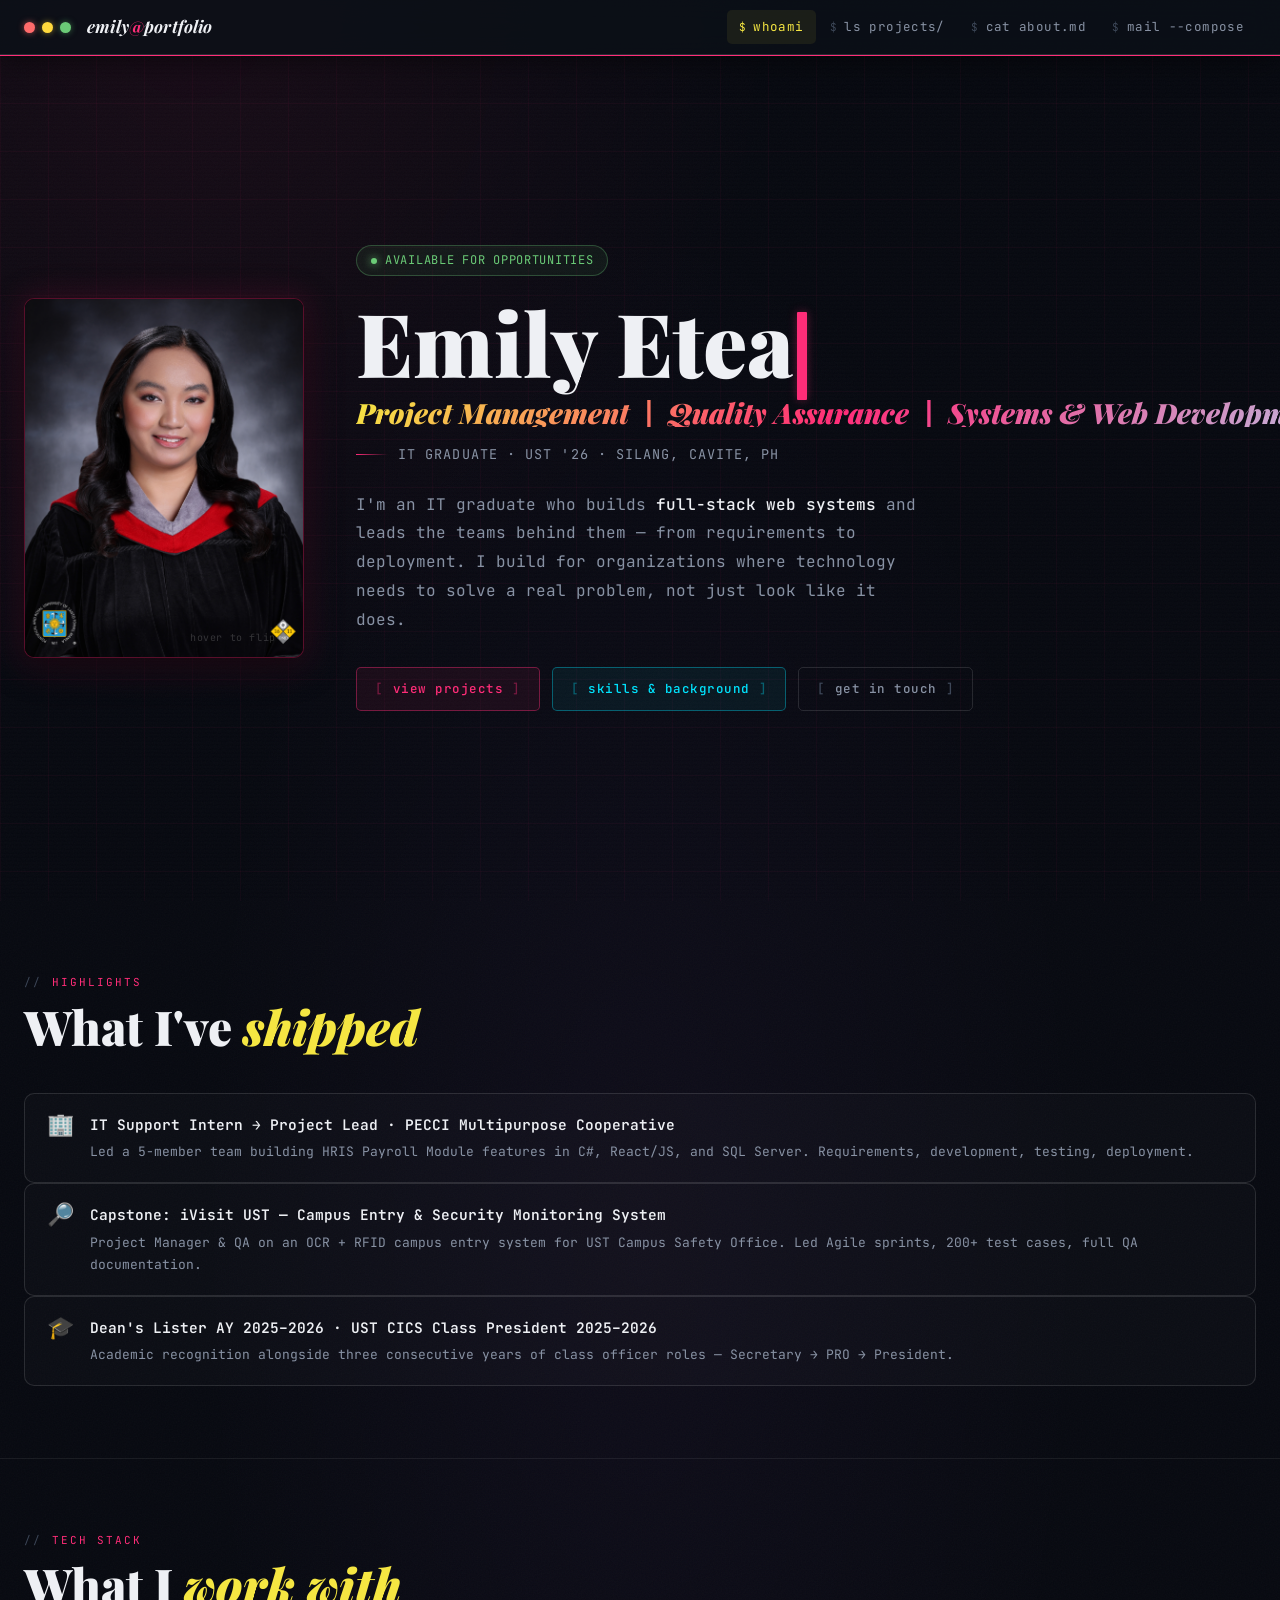
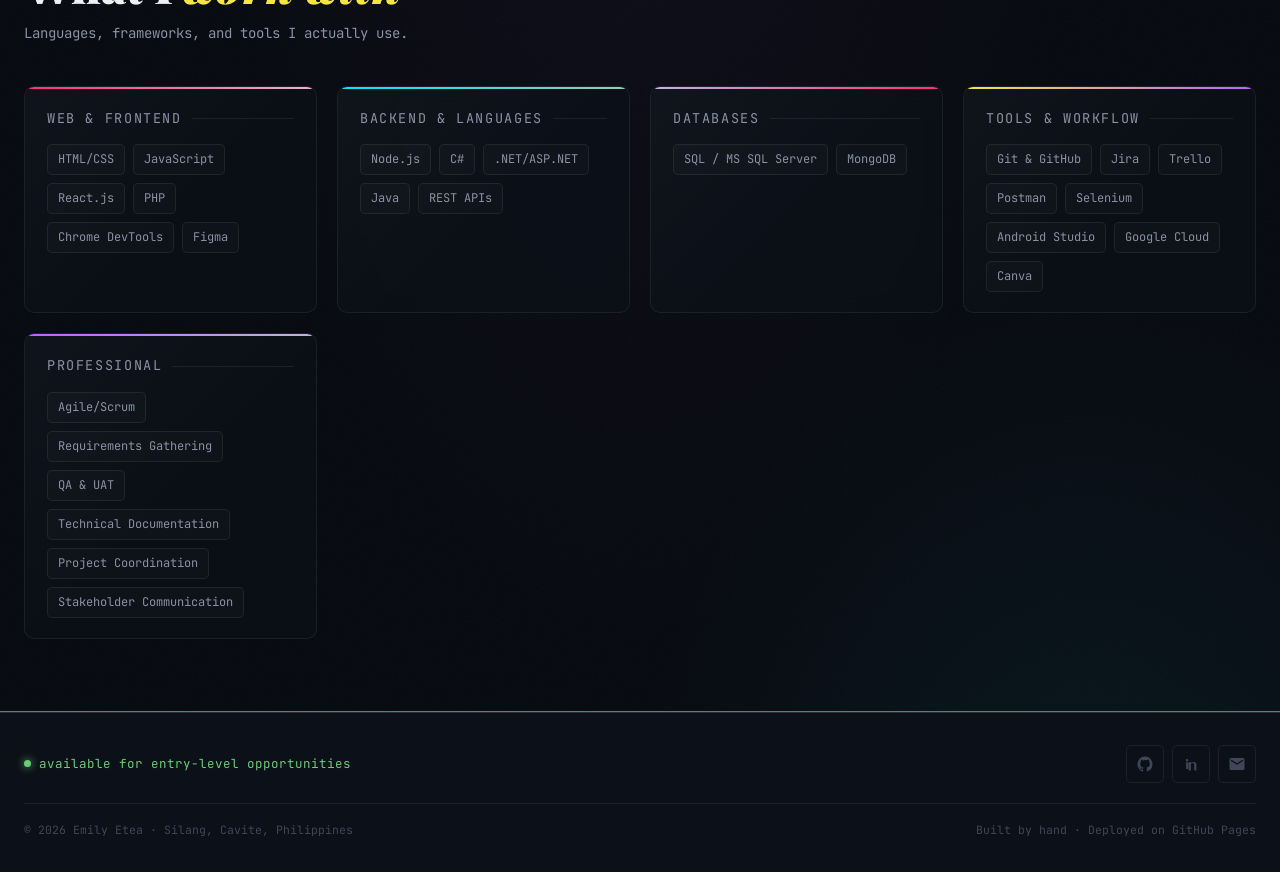
==== index.html @ efcebc97 "Fixed error index flip" ====
<!DOCTYPE html>
<html lang="en">
<head>
  <meta charset="UTF-8">
  <meta name="viewport" content="width=device-width, initial-scale=1.0">
  <title>Emily Etea — IT Graduate &amp; Developer</title>
  <meta name="description" content="Emily Etea — IT graduate, full-stack developer, and project manager. UST BSIT '26. Building web systems that solve real operational problems.">
  <link rel="icon" href="data:image/svg+xml,<svg xmlns='http://www.w3.org/2000/svg' viewBox='0 0 100 100'><text y='.9em' font-size='90'>🌸</text></svg>">
  <link rel="stylesheet" href="css/style.css">
</head>
<body>
<div class="page">

  <header class="site-header">
    <div class="header-inner">
      <div class="term-dots">
        <span class="a"></span><span class="b"></span><span class="c"></span>
      </div>
      <a class="site-brand" href="index.html">emily<span class="brand-at">@</span>portfolio</a>
      <button class="nav-toggle" aria-expanded="false" aria-controls="primary-nav">☰ menu</button>
      <nav class="site-nav" id="primary-nav" aria-label="Primary">
        <a href="index.html" aria-current="page" data-tooltip="Home">whoami</a>
        <a href="projects.html" data-tooltip="Projects">ls projects/</a>
        <a href="about.html" data-tooltip="About &amp; Skills">cat about.md</a>
        <a href="contact.html" data-tooltip="Get in touch">mail --compose</a>
      </nav>
    </div>
  </header>

  <section class="hero">
    <div class="hero-inner">

      <!-- FLIP CARD — left side -->
      <div class="flip-card" id="profileFlipCard" title="Hover to flip · Double-click to lock">
        <div class="flip-card-inner">
          <!-- FRONT: grad photo -->
          <div class="flip-card-front">
            <img src="img/emily1.jpg" alt="Emily Etea — UST graduation photo" draggable="false">
            <div class="flip-hint">hover to flip ↺</div>
          </div>
          <!-- BACK: second photo -->
          <div class="flip-card-back">
            <img src="img/emily2.jpg" alt="Emily Etea" draggable="false">
          </div>
        </div>
        <div class="flip-glitch" aria-hidden="true"></div>
      </div>

      <!-- HERO TEXT — right side -->
      <div class="hero-content">
        <p class="hero-status">available for opportunities</p>
        <h1 class="hero-name">
          <span class="line1" data-typewriter>Emily Etea<span class="cursor" aria-hidden="true"></span></span>
          <span class="line2" style="font-size:clamp(14px,2.2vw,28px);white-space:nowrap;">Project Management&nbsp;&nbsp;|&nbsp;&nbsp;Quality Assurance&nbsp;&nbsp;|&nbsp;&nbsp;Systems &amp; Web Development</span>
        </h1>
        <p class="hero-role">IT Graduate · UST '26 · Silang, Cavite, PH</p>
        <p class="hero-bio">I'm an IT graduate who builds <strong>full-stack web systems</strong> and leads the teams behind them — from requirements to deployment. I build for organizations where technology needs to solve a real problem, not just look like it does.</p>
        <div class="btn-row">
          <a class="btn btn-primary" href="projects.html">view projects</a>
          <a class="btn btn-cyan" href="about.html">skills &amp; background</a>
          <a class="btn" href="contact.html">get in touch</a>
        </div>
      </div>

    </div>
  </section>

  <section class="section">
    <div class="container">
      <div class="section-head">
        <p class="section-eyebrow">highlights</p>
        <h2 class="section-title">What I've <span class="accent">shipped</span></h2>
      </div>
      <div class="highlight-strip reveal">
        <div class="hs-icon">🏢</div>
        <div>
          <p class="hs-title">IT Support Intern → Project Lead · PECCI Multipurpose Cooperative</p>
          <p class="hs-sub">Led a 5-member team building HRIS Payroll Module features in C#, React/JS, and SQL Server. Requirements, development, testing, deployment.</p>
        </div>
      </div>
      <div class="highlight-strip reveal">
        <div class="hs-icon">🔎</div>
        <div>
          <p class="hs-title">Capstone: iVisit UST — Campus Entry &amp; Security Monitoring System</p>
          <p class="hs-sub">Project Manager &amp; QA on an OCR + RFID campus entry system for UST Campus Safety Office. Led Agile sprints, 200+ test cases, full QA documentation.</p>
        </div>
      </div>
      <div class="highlight-strip reveal">
        <div class="hs-icon">🎓</div>
        <div>
          <p class="hs-title">Dean's Lister AY 2025–2026 · UST CICS Class President 2025–2026</p>
          <p class="hs-sub">Academic recognition alongside three consecutive years of class officer roles — Secretary → PRO → President.</p>
        </div>
      </div>
    </div>
  </section>

  <section class="section">
    <div class="container">
      <div class="section-head">
        <p class="section-eyebrow">tech stack</p>
        <h2 class="section-title">What I <span class="accent">work with</span></h2>
        <p class="section-sub">Languages, frameworks, and tools I actually use.</p>
      </div>
      <div class="skills-grid">
        <div class="card accent-pink reveal" style="padding:20px 22px">
          <p class="skill-category">Web &amp; Frontend</p>
          <div class="chips">
            <span class="chip">HTML/CSS</span>
            <span class="chip">JavaScript</span>
            <span class="chip">React.js</span>
            <span class="chip">PHP</span>
            <span class="chip">Chrome DevTools</span>
            <span class="chip">Figma</span>
          </div>
        </div>
        <div class="card accent-cyan reveal" style="padding:20px 22px">
          <p class="skill-category">Backend &amp; Languages</p>
          <div class="chips">
            <span class="chip">Node.js</span>
            <span class="chip">C#</span>
            <span class="chip">.NET/ASP.NET</span>
            <span class="chip">Java</span>
            <span class="chip">REST APIs</span>
          </div>
        </div>
        <div class="card accent-lavender reveal" style="padding:20px 22px">
          <p class="skill-category">Databases</p>
          <div class="chips">
            <span class="chip">SQL / MS SQL Server</span>
            <span class="chip">MongoDB</span>
          </div>
        </div>
        <div class="card accent-yellow reveal" style="padding:20px 22px">
          <p class="skill-category">Tools &amp; Workflow</p>
          <div class="chips">
            <span class="chip">Git &amp; GitHub</span>
            <span class="chip">Jira</span>
            <span class="chip">Trello</span>
            <span class="chip">Postman</span>
            <span class="chip">Selenium</span>
            <span class="chip">Android Studio</span>
            <span class="chip">Google Cloud</span>
            <span class="chip">Canva</span>
          </div>
        </div>
        <div class="card accent-purple reveal" style="padding:20px 22px">
          <p class="skill-category">Professional</p>
          <div class="chips">
            <span class="chip">Agile/Scrum</span>
            <span class="chip">Requirements Gathering</span>
            <span class="chip">QA &amp; UAT</span>
            <span class="chip">Technical Documentation</span>
            <span class="chip">Project Coordination</span>
            <span class="chip">Stakeholder Communication</span>
          </div>
        </div>
      </div>
    </div>
  </section>

  <footer class="site-footer">
    <div class="footer-inner">
      <div><p class="footer-status-row">available for entry-level opportunities</p></div>
      <div class="footer-links">
        <a class="social-link" href="https://github.com/EmilyEtea" target="_blank" rel="noopener" aria-label="GitHub" data-tooltip="github.com/EmilyEtea">
          <svg viewBox="0 0 24 24" aria-hidden="true"><path d="M12 2C6.48 2 2 6.58 2 12.23c0 4.5 2.87 8.32 6.84 9.67.5.1.68-.22.68-.49v-1.7c-2.78.62-3.37-1.34-3.37-1.34-.45-1.2-1.11-1.52-1.11-1.52-.9-.63.07-.62.07-.62 1 .07 1.54 1.05 1.54 1.05.9 1.57 2.36 1.12 2.94.86.09-.67.35-1.12.63-1.38-2.22-.26-4.56-1.14-4.56-5.05 0-1.12.38-2.03 1.01-2.75-.1-.26-.44-1.3.1-2.7 0 0 .83-.27 2.75 1.05A9.34 9.34 0 0 1 12 6.8c.84 0 1.69.11 2.48.33 1.92-1.32 2.75-1.05 2.75-1.05.54 1.4.2 2.44.1 2.7.63.72 1.01 1.63 1.01 2.75 0 3.92-2.35 4.79-4.58 5.04.36.32.68.94.68 1.9v2.82c0 .27.18.6.69.49A10.23 10.23 0 0 0 22 12.23C22 6.58 17.52 2 12 2Z"/></svg>
        </a>
        <a class="social-link" href="https://www.linkedin.com/in/emily-etea" target="_blank" rel="noopener" aria-label="LinkedIn" data-tooltip="linkedin.com/in/emily-etea">
          <svg viewBox="0 0 24 24" aria-hidden="true"><path d="M6.94 8.5A1.56 1.56 0 1 1 6.94 5.4a1.56 1.56 0 0 1 0 3.1ZM5.5 9.66h2.9v8.84H5.5V9.66Zm4.68 0h2.77v1.21h.04c.39-.73 1.33-1.5 2.74-1.5 2.93 0 3.47 1.93 3.47 4.43v6.7h-2.9v-6.27c0-1.49-.03-3.41-2.08-3.41-2.08 0-2.4 1.62-2.4 3.3v6.38h-2.9V9.66Z"/></svg>
        </a>
        <a class="social-link" href="mailto:emilyetea@hotmail.com" aria-label="Email" data-tooltip="emilyetea@hotmail.com">
          <svg viewBox="0 0 24 24" aria-hidden="true"><path d="M20 4H4a2 2 0 0 0-2 2v12a2 2 0 0 0 2 2h16a2 2 0 0 0 2-2V6a2 2 0 0 0-2-2Zm0 4-8 5-8-5V6l8 5 8-5v2Z"/></svg>
        </a>
      </div>
      <div class="footer-copy">
        <span>© 2026 Emily Etea · Silang, Cavite, Philippines</span>
        <span>Built by hand · Deployed on GitHub Pages</span>
      </div>
    </div>
  </footer>

</div>
<script src="js/script.js"></script>
</body>
</html>
---- css/style.css ----
/* ==========================================================================
   Emily Etea — portfolio  v3
   Theme: Cyberpunk · Newspaper · Fantasy
   Full-width, mobile-first, rich interactions.
   ========================================================================== */

@import url('https://fonts.googleapis.com/css2?family=JetBrains+Mono:ital,wght@0,300;0,400;0,500;0,600;0,700;1,400&family=Playfair+Display:ital,wght@0,700;0,900;1,700&display=swap');

/* ── tokens ────────────────────────────────────────────────────────────── */
:root {
  /* bg stack */
  --bg:        #06080f;
  --bg-2:      #0c1018;
  --bg-3:      #111827;
  --bg-glass:  rgba(12,16,24,0.82);

  /* borders */
  --border:       rgba(255,255,255,0.07);
  --border-mid:   rgba(255,255,255,0.12);
  --border-bright:rgba(255,255,255,0.22);

  /* text */
  --text:       #eef0f4;
  --text-muted: #8892a4;
  --text-faint: #3d4758;

  /* CYBERPUNK accent — electric pink / cyan / acid yellow */
  --cp-pink:    #ff2d78;
  --cp-cyan:    #00e5ff;
  --cp-yellow:  #f5e642;
  --cp-purple:  #bf5fff;

  /* NEWSPAPER tones — ink / sepia / cream */
  --np-ink:     #1a1a2e;
  --np-cream:   #f0e6c8;
  --np-sepia:   #a0896c;

  /* FANTASY — rose / mint / lavender (from original palette, kept) */
  --fx-rose:    #e8b4c8;
  --fx-mint:    #9bc9b2;
  --fx-lavender:#c1b5dc;

  /* glow helpers */
  --glow-pink:  rgba(255,45,120,0.35);
  --glow-cyan:  rgba(0,229,255,0.28);
  --glow-yellow:rgba(245,230,66,0.22);
  --glow-purple:rgba(191,95,255,0.25);

  /* type */
  --mono:    'JetBrains Mono', ui-monospace, Menlo, Consolas, monospace;
  --display: 'Playfair Display', Georgia, serif;

  /* layout */
  --radius:    5px;
  --radius-lg: 10px;
  --ease: cubic-bezier(0.4,0,0.2,1);
  --t:    200ms;
  --t-slow: 380ms;
}

/* ── reset ─────────────────────────────────────────────────────────────── */
*,*::before,*::after { box-sizing: border-box; margin:0; padding:0; }
html { scroll-behavior: smooth; -webkit-text-size-adjust:100%; }

body {
  background: var(--bg);
  color: var(--text);
  font-family: var(--mono);
  font-size: 14.5px;
  line-height: 1.75;
  -webkit-font-smoothing: antialiased;
  overflow-x: hidden;

  /* layered bg: noise grain + dual radial glows */
  background-image:
    url("data:image/svg+xml,%3Csvg xmlns='http://www.w3.org/2000/svg' width='200' height='200'%3E%3Cfilter id='n'%3E%3CfeTurbulence type='fractalNoise' baseFrequency='0.75' numOctaves='4' stitchTiles='stitch'/%3E%3C/filter%3E%3Crect width='200' height='200' filter='url(%23n)' opacity='0.03'/%3E%3C/svg%3E"),
    radial-gradient(ellipse 70% 45% at 15% 0%,   rgba(255,45,120,0.07)  0%, transparent 65%),
    radial-gradient(ellipse 60% 40% at 85% 100%,  rgba(0,229,255,0.06)   0%, transparent 60%),
    radial-gradient(ellipse 50% 60% at 50% 50%,   rgba(191,95,255,0.04)  0%, transparent 70%);
}

::selection { background: rgba(255,45,120,0.25); color: var(--cp-pink); }

/* ── scrollbar ─────────────────────────────────────────────────────────── */
::-webkit-scrollbar { width:5px; }
::-webkit-scrollbar-track { background: var(--bg); }
::-webkit-scrollbar-thumb { background: rgba(255,45,120,0.3); border-radius:99px; }
::-webkit-scrollbar-thumb:hover { background: var(--cp-pink); }

/* ── links ─────────────────────────────────────────────────────────────── */
a {
  color: var(--cp-cyan);
  text-decoration: none;
  transition: color var(--t) var(--ease);
}
a:hover { color: #fff; }
a:focus-visible {
  outline: 1.5px dashed var(--cp-yellow);
  outline-offset: 3px;
  border-radius: 2px;
}

/* ══════════════════════════════════════════════════════════════════════════
   LAYOUT — full-width, no inner wrapper cap
   ════════════════════════════════════════════════════════════════════════ */

/* ── header / titlebar ─────────────────────────────────────────────────── */
.site-header {
  position: sticky;
  top: 0;
  z-index: 100;
  background: var(--bg-glass);
  backdrop-filter: blur(18px);
  -webkit-backdrop-filter: blur(18px);
  border-bottom: 1px solid var(--border-mid);
  /* scanline top accent */
  box-shadow: 0 1px 0 var(--cp-pink), 0 4px 32px rgba(0,0,0,0.5);
}

.header-inner {
  max-width: 1280px;
  margin: 0 auto;
  padding: 0 24px;
  display: flex;
  align-items: center;
  gap: 16px;
  height: 54px;
}

/* terminal dots */
.term-dots {
  display: flex;
  gap: 7px;
  align-items: center;
  flex-shrink: 0;
}
.term-dots span {
  width: 11px; height: 11px;
  border-radius: 50%;
  display: block;
  cursor: pointer;
  transition: filter var(--t) var(--ease), transform var(--t) var(--ease), box-shadow var(--t) var(--ease);
}
.term-dots span:hover {
  filter: brightness(1.4) saturate(1.3);
  transform: scale(1.2);
}
.term-dots .a { background:#ff6b6b; box-shadow: 0 0 6px rgba(255,107,107,0.6); }
.term-dots .b { background:#ffd93d; box-shadow: 0 0 6px rgba(255,217,61,0.5); }
.term-dots .c { background:#6bcb77; box-shadow: 0 0 6px rgba(107,203,119,0.5); }

/* "blink" animation on red dot click */
.term-dots .a.blink { animation: dot-blink 0.3s steps(1) 2; }
@keyframes dot-blink { 50% { opacity:0; } }

/* site brand */
.site-brand {
  font-family: var(--display);
  font-size: 17px;
  font-weight: 700;
  font-style: italic;
  color: var(--text);
  letter-spacing: 0.01em;
  border: none !important;
  white-space: nowrap;
  transition: color var(--t) var(--ease);
}
.site-brand:hover { color: var(--cp-yellow); }
.site-brand .brand-at { color: var(--cp-pink); font-style: normal; }

/* primary nav */
.site-nav {
  display: flex;
  gap: 2px;
  flex-wrap: wrap;
  margin-left: auto;
}
.site-nav a {
  color: var(--text-muted);
  padding: 6px 12px;
  border-radius: var(--radius);
  font-size: 12.5px;
  letter-spacing: 0.03em;
  position: relative;
  transition: color var(--t) var(--ease), background var(--t) var(--ease);
}
.site-nav a::before {
  content: "$ ";
  color: var(--text-faint);
  font-size: 11px;
  transition: color var(--t) var(--ease);
}
.site-nav a:hover,
.site-nav a[aria-current="page"] {
  color: var(--cp-cyan);
  background: rgba(0,229,255,0.06);
}
.site-nav a:hover::before,
.site-nav a[aria-current="page"]::before {
  color: var(--cp-cyan);
}
.site-nav a[aria-current="page"] {
  color: var(--cp-yellow);
  background: rgba(245,230,66,0.07);
}
.site-nav a[aria-current="page"]::before { color: var(--cp-yellow); }

/* hamburger for mobile */
.nav-toggle {
  display: none;
  background: none;
  border: 1px solid var(--border-mid);
  border-radius: var(--radius);
  color: var(--text-muted);
  padding: 6px 10px;
  cursor: pointer;
  font-family: var(--mono);
  font-size: 14px;
  margin-left: auto;
  transition: color var(--t), border-color var(--t);
}
.nav-toggle:hover { color: var(--cp-cyan); border-color: var(--cp-cyan); }
.nav-toggle[aria-expanded="true"] + .site-nav { display: flex; }

/* ── scanline overlay (decorative) ─────────────────────────────────────── */
body::before {
  content: '';
  position: fixed;
  inset: 0;
  background: repeating-linear-gradient(
    0deg,
    transparent,
    transparent 2px,
    rgba(0,0,0,0.03) 2px,
    rgba(0,0,0,0.03) 4px
  );
  pointer-events: none;
  z-index: 0;
}

/* ── page wrapper ──────────────────────────────────────────────────────── */
.page {
  position: relative;
  z-index: 1;
}

/* ── section container ─────────────────────────────────────────────────── */
.container {
  max-width: 1280px;
  margin: 0 auto;
  padding: 0 24px;
}

.section {
  padding: 72px 0;
  border-bottom: 1px solid var(--border);
}
.section:last-child { border-bottom: none; }

/* ── section header ────────────────────────────────────────────────────── */
.section-head {
  margin-bottom: 40px;
}
.section-eyebrow {
  font-size: 11px;
  letter-spacing: 0.18em;
  text-transform: uppercase;
  color: var(--cp-pink);
  display: flex;
  align-items: center;
  gap: 10px;
  margin-bottom: 8px;
}
.section-eyebrow::before { content: '//'; color: var(--text-faint); }
.section-title {
  font-family: var(--display);
  font-size: clamp(28px, 4vw, 48px);
  font-weight: 900;
  line-height: 1.1;
  color: var(--text);
  /* newspaper-style slant on special headings */
}
.section-title .accent { color: var(--cp-yellow); font-style: italic; }
.section-sub {
  color: var(--text-muted);
  margin-top: 10px;
  max-width: 560px;
  font-size: 14px;
}

/* cmd prompt label */
.cmd-label {
  font-size: 12.5px;
  color: var(--text-faint);
  margin-bottom: 20px;
  display: flex;
  align-items: center;
  gap: 0;
  flex-wrap: wrap;
}
.cmd-label .prompt { color: var(--cp-pink); font-weight: 600; }
.cmd-label .sep    { color: var(--text-faint); }
.cmd-label .path   { color: var(--fx-lavender); }
.cmd-label .dollar { color: var(--text-faint); margin: 0 8px; }
.cmd-label .command{ color: var(--text); }

/* ── fade-in on scroll ─────────────────────────────────────────────────── */
.reveal {
  opacity: 0;
  transform: translateY(18px);
  transition: opacity 480ms var(--ease), transform 480ms var(--ease);
}
.reveal.is-visible { opacity:1; transform:translateY(0); }
@media (prefers-reduced-motion:reduce) {
  .reveal { opacity:1; transform:none; transition:none; }
}

/* ══════════════════════════════════════════════════════════════════════════
   HERO
   ════════════════════════════════════════════════════════════════════════ */
.hero {
  min-height: calc(100vh - 54px);
  display: flex;
  align-items: center;
  position: relative;
  overflow: hidden;
  padding: 80px 0;
}

/* animated grid lines behind hero */
.hero::before {
  content: '';
  position: absolute;
  inset: 0;
  background-image:
    linear-gradient(rgba(255,45,120,0.04) 1px, transparent 1px),
    linear-gradient(90deg, rgba(255,45,120,0.04) 1px, transparent 1px);
  background-size: 48px 48px;
  animation: grid-drift 20s linear infinite;
}
@keyframes grid-drift { to { background-position: 48px 48px; } }
@media (prefers-reduced-motion:reduce) { .hero::before { animation:none; } }

.hero-inner {
  position: relative;
  z-index: 1;
  width: 100%;
  max-width: 1280px;
  margin: 0 auto;
  padding: 0 24px;
  display: grid;
  grid-template-columns: auto 1fr;
  gap: 52px;
  align-items: center;
}

.hero-content {}

.hero-status {
  display: inline-flex;
  align-items: center;
  gap: 8px;
  font-size: 12px;
  color: #6bcb77;
  border: 1px solid rgba(107,203,119,0.3);
  border-radius: 99px;
  padding: 4px 14px;
  margin-bottom: 24px;
  background: rgba(107,203,119,0.07);
  letter-spacing: 0.06em;
  text-transform: uppercase;
}
.hero-status::before {
  content:'';
  width:6px; height:6px;
  border-radius:50%;
  background:#6bcb77;
  box-shadow: 0 0 8px #6bcb77;
  animation: pulse 2s ease infinite;
}
@keyframes pulse { 0%,100%{opacity:1} 50%{opacity:0.3} }
@media (prefers-reduced-motion:reduce) { .hero-status::before { animation:none; } }

.hero-name {
  font-family: var(--display);
  font-size: clamp(42px, 7vw, 88px);
  font-weight: 900;
  line-height: 0.95;
  color: var(--text);
  margin-bottom: 16px;
  /* glitch-ready — JS adds .glitch class on hover */
}
.hero-name .line1 { display: block; }
.hero-name .line2 {
  display: block;
  font-style: italic;
  /* newspaper ink effect */
  background: linear-gradient(135deg, var(--cp-yellow) 0%, var(--cp-pink) 50%, var(--fx-lavender) 100%);
  -webkit-background-clip: text;
  -webkit-text-fill-color: transparent;
  background-clip: text;
}

/* glitch effect */
.hero-name.glitching .line1 {
  animation: glitch-text 0.3s steps(2) forwards;
}
@keyframes glitch-text {
  0%  { text-shadow: 2px 0 var(--cp-pink), -2px 0 var(--cp-cyan); clip-path: inset(0 0 80% 0); }
  25% { text-shadow: -3px 0 var(--cp-cyan), 3px 0 var(--cp-pink); clip-path: inset(20% 0 50% 0); }
  50% { text-shadow: 2px 0 var(--cp-yellow), -2px 0 var(--cp-purple); clip-path: inset(50% 0 20% 0); }
  75% { text-shadow: -2px 0 var(--cp-pink), 2px 0 var(--cp-cyan); clip-path: inset(80% 0 0 0); }
  100%{ text-shadow: none; clip-path: none; }
}

.hero-role {
  font-size: 13.5px;
  color: var(--text-muted);
  letter-spacing: 0.08em;
  text-transform: uppercase;
  margin-bottom: 24px;
  display: flex;
  align-items: center;
  gap: 10px;
}
.hero-role::before {
  content: '';
  width: 32px; height: 1px;
  background: linear-gradient(90deg, var(--cp-pink), transparent);
}

.hero-bio {
  font-size: 16px;
  line-height: 1.8;
  color: var(--text-muted);
  max-width: 560px;
  margin-bottom: 32px;
}
.hero-bio strong { color: var(--text); font-weight: 500; }

/* side accent — decorative terminal block */
.hero-terminal {
  font-size: 12px;
  line-height: 1.9;
  color: var(--text-faint);
  border: 1px solid var(--border-mid);
  border-radius: var(--radius-lg);
  padding: 20px 24px;
  background: var(--bg-glass);
  backdrop-filter: blur(12px);
  min-width: 240px;
  box-shadow: 0 0 0 1px rgba(255,45,120,0.08) inset,
              0 8px 32px rgba(0,0,0,0.5);
}
.hero-terminal .ht-line { margin-bottom: 4px; }
.hero-terminal .ht-key   { color: var(--fx-lavender); }
.hero-terminal .ht-val   { color: var(--text); }
.hero-terminal .ht-green { color: #6bcb77; }
.hero-terminal .ht-pink  { color: var(--cp-pink); }
.hero-terminal .ht-cyan  { color: var(--cp-cyan); }
.hero-terminal .ht-yellow{ color: var(--cp-yellow); }

/* ── cursor ─────────────────────────────────────────────────────────────── */
.cursor {
  display: inline-block;
  width: 10px; height: 1em;
  background: var(--cp-pink);
  vertical-align: text-bottom;
  margin-left: 3px;
  border-radius: 1px;
  animation: blink 1.1s steps(1) infinite;
  box-shadow: 0 0 10px var(--glow-pink);
}
@keyframes blink { 50%{opacity:0;} }
@media (prefers-reduced-motion:reduce) { .cursor { animation:none; } }

/* ══════════════════════════════════════════════════════════════════════════
   BUTTONS
   ════════════════════════════════════════════════════════════════════════ */
.btn-row { display:flex; flex-wrap:wrap; gap:12px; }

.btn {
  display: inline-flex;
  align-items: center;
  gap: 8px;
  font-family: var(--mono);
  font-size: 12.5px;
  font-weight: 500;
  letter-spacing: 0.04em;
  padding: 10px 18px;
  border-radius: var(--radius);
  border: 1px solid var(--border-mid);
  background: transparent;
  color: var(--text-muted);
  cursor: pointer;
  position: relative;
  overflow: hidden;
  transition:
    color var(--t) var(--ease),
    border-color var(--t) var(--ease),
    background var(--t) var(--ease),
    box-shadow var(--t) var(--ease),
    transform var(--t) var(--ease);
}
/* bracket decoration */
.btn::before { content: '['; color: var(--text-faint); margin-right: 1px; }
.btn::after  { content: ']'; color: var(--text-faint); margin-left:  1px; }

/* hover lift */
.btn:hover {
  color: var(--text);
  border-color: var(--border-bright);
  background: rgba(255,255,255,0.04);
  transform: translateY(-2px);
  box-shadow: 0 6px 24px rgba(0,0,0,0.4);
}
/* click press */
.btn:active { transform: translateY(0) scale(0.98); }

/* variant: pink primary */
.btn-primary {
  color: var(--cp-pink);
  border-color: rgba(255,45,120,0.4);
  background: rgba(255,45,120,0.07);
}
.btn-primary::before,
.btn-primary::after { color: rgba(255,45,120,0.4); }
.btn-primary:hover {
  color: #fff;
  border-color: var(--cp-pink);
  background: rgba(255,45,120,0.15);
  box-shadow: 0 6px 28px var(--glow-pink);
}

/* variant: cyan */
.btn-cyan {
  color: var(--cp-cyan);
  border-color: rgba(0,229,255,0.35);
  background: rgba(0,229,255,0.06);
}
.btn-cyan::before,
.btn-cyan::after { color: rgba(0,229,255,0.35); }
.btn-cyan:hover {
  color: #fff;
  border-color: var(--cp-cyan);
  background: rgba(0,229,255,0.12);
  box-shadow: 0 6px 28px var(--glow-cyan);
}

/* variant: yellow */
.btn-yellow {
  color: var(--cp-yellow);
  border-color: rgba(245,230,66,0.35);
  background: rgba(245,230,66,0.06);
}
.btn-yellow::before,
.btn-yellow::after { color: rgba(245,230,66,0.35); }
.btn-yellow:hover {
  color: #111;
  border-color: var(--cp-yellow);
  background: rgba(245,230,66,0.18);
  box-shadow: 0 6px 28px var(--glow-yellow);
}

/* credential wallet buttons — consistent style */
.btn-wallet {
  color: var(--fx-lavender);
  border-color: rgba(193,181,220,0.35);
  background: rgba(193,181,220,0.06);
  min-width: 180px;
  justify-content: center;
}
.btn-wallet::before,
.btn-wallet::after { color: rgba(193,181,220,0.35); }
.btn-wallet:hover {
  color: #fff;
  border-color: var(--fx-lavender);
  background: rgba(193,181,220,0.14);
  box-shadow: 0 6px 28px var(--glow-purple);
}
.btn-wallet svg { flex-shrink: 0; }

/* ripple effect on click */
.btn .ripple {
  position: absolute;
  border-radius: 50%;
  transform: scale(0);
  background: rgba(255,255,255,0.15);
  animation: ripple-expand 0.5s var(--ease) forwards;
  pointer-events: none;
}
@keyframes ripple-expand {
  to { transform: scale(4); opacity: 0; }
}

/* ══════════════════════════════════════════════════════════════════════════
   CARDS / PANELS
   ════════════════════════════════════════════════════════════════════════ */
.card {
  border: 1px solid var(--border);
  border-radius: var(--radius-lg);
  padding: 28px 28px 24px;
  background: var(--bg-glass);
  backdrop-filter: blur(10px);
  -webkit-backdrop-filter: blur(10px);
  position: relative;
  overflow: hidden;
  transition:
    border-color var(--t-slow) var(--ease),
    transform var(--t) var(--ease),
    box-shadow var(--t-slow) var(--ease);
  /* full width by default */
  width: 100%;
}

/* inner shimmer */
.card::before {
  content: '';
  position: absolute;
  inset: 0;
  background: linear-gradient(135deg, rgba(255,255,255,0.025) 0%, transparent 55%);
  pointer-events: none;
  border-radius: inherit;
}

.card:hover {
  transform: translateY(-3px);
  box-shadow: 0 12px 48px rgba(0,0,0,0.5);
}

/* color accent top-bar */
.card::after {
  content: '';
  position: absolute;
  top: 0; left: 0; right: 0;
  height: 2px;
  background: transparent;
  transition: background var(--t-slow) var(--ease);
  border-radius: var(--radius-lg) var(--radius-lg) 0 0;
}
.card.accent-pink::after    { background: linear-gradient(90deg, var(--cp-pink), var(--fx-rose)); }
.card.accent-cyan::after    { background: linear-gradient(90deg, var(--cp-cyan), var(--fx-mint)); }
.card.accent-yellow::after  { background: linear-gradient(90deg, var(--cp-yellow), var(--cp-purple)); }
.card.accent-purple::after  { background: linear-gradient(90deg, var(--cp-purple), var(--fx-lavender)); }
.card.accent-lavender::after{ background: linear-gradient(90deg, var(--fx-lavender), var(--cp-pink)); }

.card:hover.accent-pink   { border-color: rgba(255,45,120,0.3);   box-shadow: 0 12px 48px rgba(0,0,0,0.5), 0 0 24px var(--glow-pink); }
.card:hover.accent-cyan   { border-color: rgba(0,229,255,0.3);    box-shadow: 0 12px 48px rgba(0,0,0,0.5), 0 0 24px var(--glow-cyan); }
.card:hover.accent-yellow { border-color: rgba(245,230,66,0.25);  box-shadow: 0 12px 48px rgba(0,0,0,0.5), 0 0 24px var(--glow-yellow); }
.card:hover.accent-purple { border-color: rgba(191,95,255,0.3);   box-shadow: 0 12px 48px rgba(0,0,0,0.5), 0 0 24px var(--glow-purple); }
.card:hover.accent-lavender{border-color: rgba(193,181,220,0.3);  box-shadow: 0 12px 48px rgba(0,0,0,0.5), 0 0 24px var(--glow-purple); }

/* card header row */
.card-head {
  display: flex;
  justify-content: space-between;
  align-items: flex-start;
  gap: 12px;
  flex-wrap: wrap;
  margin-bottom: 12px;
}
.card-title {
  font-size: 17px;
  font-weight: 600;
  color: var(--text);
  line-height: 1.3;
  display: flex;
  align-items: center;
  gap: 9px;
}
.card-title svg { width:16px; height:16px; fill:currentColor; flex-shrink:0; }
.card-meta { font-size: 12px; color: var(--text-faint); letter-spacing: 0.04em; }

/* tag pill */
.pill {
  display: inline-block;
  font-size: 11px;
  letter-spacing: 0.05em;
  border-radius: 99px;
  padding: 3px 10px;
  margin-bottom: 12px;
  border: 1px solid;
}
.pill-pink    { color: var(--cp-pink);   border-color: rgba(255,45,120,0.3);   background: rgba(255,45,120,0.08); }
.pill-cyan    { color: var(--cp-cyan);   border-color: rgba(0,229,255,0.3);    background: rgba(0,229,255,0.07); }
.pill-yellow  { color: var(--cp-yellow); border-color: rgba(245,230,66,0.3);   background: rgba(245,230,66,0.07); }
.pill-purple  { color: var(--cp-purple); border-color: rgba(191,95,255,0.3);   background: rgba(191,95,255,0.07); }
.pill-lavender{ color: var(--fx-lavender);border-color:rgba(193,181,220,0.3); background: rgba(193,181,220,0.07); }

.card p { color: var(--text-muted); font-size: 13.5px; margin-bottom: 14px; }

/* ══════════════════════════════════════════════════════════════════════════
   CHIPS / SKILL TAGS
   ════════════════════════════════════════════════════════════════════════ */
.chips { display: flex; flex-wrap: wrap; gap: 8px; }

.chip {
  font-size: 12px;
  color: var(--text-muted);
  border: 1px solid var(--border);
  border-radius: var(--radius);
  padding: 4px 10px;
  background: rgba(255,255,255,0.02);
  cursor: default;
  transition:
    color var(--t) var(--ease),
    border-color var(--t) var(--ease),
    background var(--t) var(--ease),
    transform var(--t) var(--ease),
    box-shadow var(--t) var(--ease);
}
.chip:hover {
  color: var(--cp-cyan);
  border-color: rgba(0,229,255,0.4);
  background: rgba(0,229,255,0.07);
  transform: translateY(-2px);
  box-shadow: 0 4px 12px rgba(0,229,255,0.15);
}

.chip-honor {
  color: var(--cp-yellow);
  border-color: rgba(245,230,66,0.35);
  background: rgba(245,230,66,0.07);
}
.chip-honor:hover {
  color: #111;
  background: rgba(245,230,66,0.25);
  box-shadow: 0 4px 12px var(--glow-yellow);
}

/* ── skill grid ─────────────────────────────────────────────────────────── */
.skills-grid {
  display: grid;
  grid-template-columns: repeat(auto-fill, minmax(260px, 1fr));
  gap: 20px;
}

.skill-category {
  font-size: 11px;
  text-transform: uppercase;
  letter-spacing: 0.12em;
  color: var(--text-faint);
  margin-bottom: 10px;
  display: flex;
  align-items: center;
  gap: 10px;
}
.skill-category::after {
  content: '';
  flex: 1; height: 1px;
  background: var(--border);
}

/* ══════════════════════════════════════════════════════════════════════════
   PROJECT CARDS — full-width span
   ════════════════════════════════════════════════════════════════════════ */
.projects-list {
  display: flex;
  flex-direction: column;
  gap: 28px;
}

.project-card {
  display: grid;
  grid-template-columns: 1fr 300px;
  gap: 32px;
  align-items: start;
}

.project-card-body {}
.project-card-aside {}

.project-number {
  font-family: var(--display);
  font-size: 64px;
  font-weight: 900;
  line-height: 1;
  color: rgba(255,255,255,0.04);
  position: absolute;
  top: 16px;
  right: 28px;
  pointer-events: none;
  user-select: none;
  font-style: italic;
}

.project-what {
  font-size: 12px;
  text-transform: uppercase;
  letter-spacing: 0.1em;
  color: var(--text-faint);
  margin-bottom: 6px;
}
.project-desc {
  color: var(--text-muted);
  font-size: 14px;
  line-height: 1.75;
  margin-bottom: 0;
}

/* what I worked on list */
.worked-on {
  list-style: none;
  margin: 14px 0 18px;
}
.worked-on li {
  padding-left: 18px;
  position: relative;
  font-size: 13.5px;
  color: var(--text-muted);
  margin-bottom: 6px;
}
.worked-on li::before {
  content: '›';
  position: absolute;
  left: 0;
  color: var(--cp-pink);
}

/* ══════════════════════════════════════════════════════════════════════════
   TIMELINE / EXPERIENCE
   ════════════════════════════════════════════════════════════════════════ */
.timeline { position: relative; }
.timeline::before {
  content: '';
  position: absolute;
  left: 0; top: 8px; bottom: 8px;
  width: 1px;
  background: linear-gradient(to bottom, transparent, var(--border-mid) 15%, var(--border-mid) 85%, transparent);
}

.entry {
  padding-left: 24px;
  margin-bottom: 36px;
  position: relative;
}
.entry::before {
  content: '';
  position: absolute;
  left: -5px; top: 8px;
  width: 11px; height: 11px;
  border-radius: 50%;
  background: var(--cp-pink);
  border: 2px solid var(--bg);
  box-shadow: 0 0 10px var(--glow-pink);
  transition: transform var(--t) var(--ease), box-shadow var(--t) var(--ease);
}
.entry:hover::before {
  transform: scale(1.3);
  box-shadow: 0 0 16px var(--glow-pink);
}
.entry:last-child { margin-bottom: 0; }

.entry-title { font-weight: 600; font-size: 15.5px; color: var(--text); }
.entry-org   { color: var(--cp-cyan); font-size: 13.5px; }
.entry-date  { color: var(--text-faint); font-size: 12px; display:block; margin: 3px 0 10px; }

ul.plain { list-style: none; }
ul.plain li {
  padding-left: 18px;
  position: relative;
  margin-bottom: 7px;
  color: var(--text-muted);
  font-size: 13.5px;
}
ul.plain li::before { content:'–'; position:absolute; left:0; color:var(--text-faint); }

/* ══════════════════════════════════════════════════════════════════════════
   CERTIFICATIONS
   ════════════════════════════════════════════════════════════════════════ */
.cert-group-label {
  font-size: 11px;
  text-transform: uppercase;
  letter-spacing: 0.12em;
  color: var(--text-faint);
  margin-bottom: 12px;
  display: flex;
  align-items: center;
  gap: 10px;
}
.cert-group-label::after {
  content: ''; flex:1; height:1px;
  background: var(--border);
}

.cert-list {
  display: flex;
  flex-direction: column;
  gap: 10px;
  margin-bottom: 4px;
}

.cert-item {
  display: grid;
  grid-template-columns: 52px 1fr auto;
  align-items: center;
  gap: 16px;
  padding: 14px 18px;
  border: 1px solid var(--border);
  border-radius: var(--radius);
  background: rgba(255,255,255,0.02);
  transition: border-color var(--t) var(--ease), background var(--t) var(--ease), transform var(--t) var(--ease);
}
.cert-item:hover {
  border-color: var(--border-mid);
  background: rgba(255,255,255,0.04);
  transform: translateX(4px);
}
.cert-year   { font-size: 12px; color: var(--cp-yellow); font-weight: 600; letter-spacing: 0.04em; }
.cert-name   { font-size: 13.5px; color: var(--text); }
.cert-issuer { font-size: 12px; color: var(--text-faint); white-space: nowrap; }
.cert-issuer--cisco     { color: var(--fx-mint); }
.cert-issuer--confluent { color: var(--fx-lavender); }
.cert-issuer--google    { color: var(--fx-rose); }

/* wallet link strip */
.cert-wallets {
  margin-top: 28px;
  padding-top: 22px;
  border-top: 1px solid var(--border);
}
.cert-wallets-label {
  font-size: 12.5px;
  color: var(--text-faint);
  margin-bottom: 14px;
}

/* ══════════════════════════════════════════════════════════════════════════
   SOCIAL / ICON LINKS
   ════════════════════════════════════════════════════════════════════════ */
.social-link {
  display: inline-flex;
  align-items: center;
  justify-content: center;
  width: 38px; height: 38px;
  border-radius: var(--radius);
  border: 1px solid var(--border);
  color: var(--text-faint);
  background: transparent;
  position: relative;
  transition:
    color var(--t) var(--ease),
    border-color var(--t) var(--ease),
    background var(--t) var(--ease),
    box-shadow var(--t) var(--ease),
    transform var(--t) var(--ease);
}
.social-link:hover {
  color: var(--cp-cyan);
  border-color: rgba(0,229,255,0.5);
  background: rgba(0,229,255,0.08);
  box-shadow: 0 0 16px var(--glow-cyan);
  transform: translateY(-3px);
}
.social-link:active { transform: translateY(-1px) scale(0.95); }
.social-link span { display:none; }
.social-link svg { width:18px; height:18px; fill:currentColor; }

/* tooltip */
[data-tooltip] { position: relative; }
[data-tooltip]::after {
  content: attr(data-tooltip);
  position: absolute;
  bottom: calc(100% + 10px);
  left: 50%;
  transform: translateX(-50%) translateY(6px);
  background: var(--bg-3);
  border: 1px solid var(--border-mid);
  color: var(--text-muted);
  font-size: 11.5px;
  white-space: nowrap;
  padding: 5px 10px;
  border-radius: var(--radius);
  pointer-events: none;
  opacity: 0;
  transition: opacity 140ms var(--ease), transform 140ms var(--ease);
  z-index: 20;
}
[data-tooltip]:hover::after,
[data-tooltip]:focus-visible::after {
  opacity: 1;
  transform: translateX(-50%) translateY(0);
}

/* ══════════════════════════════════════════════════════════════════════════
   CONTACT FORM
   ════════════════════════════════════════════════════════════════════════ */
.contact-layout {
  display: grid;
  grid-template-columns: 1fr 1fr;
  gap: 40px;
  align-items: start;
}

.contact-form {
  display: flex;
  flex-direction: column;
  gap: 16px;
}

.form-group { display: flex; flex-direction: column; gap: 6px; }
.form-label {
  font-size: 12px;
  color: var(--text-faint);
  text-transform: uppercase;
  letter-spacing: 0.08em;
}
.form-label .required { color: var(--cp-pink); }

.form-input,
.form-textarea {
  font-family: var(--mono);
  font-size: 13.5px;
  color: var(--text);
  background: rgba(255,255,255,0.03);
  border: 1px solid var(--border);
  border-radius: var(--radius);
  padding: 10px 14px;
  width: 100%;
  transition: border-color var(--t) var(--ease), background var(--t) var(--ease), box-shadow var(--t) var(--ease);
  resize: none;
}
.form-input:focus,
.form-textarea:focus {
  outline: none;
  border-color: var(--cp-pink);
  background: rgba(255,45,120,0.04);
  box-shadow: 0 0 0 2px rgba(255,45,120,0.12);
}
.form-input::placeholder,
.form-textarea::placeholder { color: var(--text-faint); }
.form-textarea { height: 130px; }

/* contact info cards */
.contact-info { display: flex; flex-direction: column; gap: 14px; }

/* ══════════════════════════════════════════════════════════════════════════
   FOOTER
   ════════════════════════════════════════════════════════════════════════ */
.site-footer {
  border-top: 1px solid var(--border-mid);
  padding: 32px 0;
  background: var(--bg-2);
  /* pink scanline accent */
  box-shadow: 0 -1px 0 var(--cp-pink);
}

.footer-inner {
  max-width: 1280px;
  margin: 0 auto;
  padding: 0 24px;
  display: flex;
  justify-content: space-between;
  align-items: center;
  flex-wrap: wrap;
  gap: 20px;
}

.footer-status-row {
  display: flex;
  align-items: center;
  gap: 8px;
  font-size: 12.5px;
  color: #6bcb77;
}
.footer-status-row::before {
  content: '';
  width: 7px; height: 7px;
  border-radius: 50%;
  background: #6bcb77;
  box-shadow: 0 0 8px #6bcb77;
  animation: pulse 2s ease infinite;
}

.footer-links {
  display: flex;
  gap: 8px;
  flex-wrap: wrap;
}

/* Tooltip for footer links floats UPWARD correctly */
.footer-links [data-tooltip]::after {
  bottom: calc(100% + 10px);
  top: auto;
}

.footer-copy {
  width: 100%;
  font-size: 11.5px;
  color: var(--text-faint);
  padding-top: 16px;
  border-top: 1px solid var(--border);
  display: flex;
  justify-content: space-between;
  flex-wrap: wrap;
  gap: 8px;
}

/* ══════════════════════════════════════════════════════════════════════════
   HIGHLIGHT STRIP
   ════════════════════════════════════════════════════════════════════════ */
.highlight-strip {
  border: 1px solid var(--border-mid);
  border-radius: var(--radius-lg);
  padding: 18px 22px;
  background: rgba(255,255,255,0.02);
  display: flex;
  align-items: flex-start;
  gap: 16px;
  transition: border-color var(--t) var(--ease), transform var(--t) var(--ease), box-shadow var(--t) var(--ease);
}
.highlight-strip:hover {
  border-color: rgba(255,45,120,0.25);
  transform: translateX(4px);
  box-shadow: -3px 0 0 var(--cp-pink);
}
.hs-icon { font-size: 22px; line-height:1; margin-top:2px; flex-shrink:0; }
.hs-title { font-weight:600; color:var(--text); font-size:14.5px; margin-bottom:4px; }
.hs-sub   { font-size:13px; color:var(--text-muted); }

/* ══════════════════════════════════════════════════════════════════════════
   RESPONSIVE
   ════════════════════════════════════════════════════════════════════════ */

@media (max-width: 1024px) {
  .project-card {
    grid-template-columns: 1fr;
  }
  .project-card-aside { display: none; }
  .hero-terminal { display: none; }
  .hero-inner { grid-template-columns: 1fr; }
}

@media (max-width: 768px) {
  .contact-layout { grid-template-columns: 1fr; }
  .cert-item { grid-template-columns: 48px 1fr; }
  .cert-issuer { display: none; }
  .skills-grid { grid-template-columns: 1fr 1fr; }
  .section { padding: 52px 0; }
  .section-title { font-size: 28px; }
  .hero { padding: 48px 0; min-height: auto; }
  .hero-name { font-size: 48px; }
}

@media (max-width: 640px) {
  .site-nav { display: none; flex-direction: column; width: 100%; padding: 8px 0; }
  .site-nav.is-open { display: flex; }
  .nav-toggle { display: flex; align-items: center; gap: 6px; }
  .header-inner { flex-wrap: wrap; height: auto; padding: 10px 18px; }
  .hero-name { font-size: 38px; }
  .hero-bio { font-size: 14.5px; }
  .skills-grid { grid-template-columns: 1fr; }
  .container { padding: 0 16px; }
  .footer-inner { flex-direction: column; align-items: flex-start; }
  .btn-row { flex-direction: column; }
  .btn-row .btn { width: 100%; justify-content: center; }
}

/* ══════════════════════════════════════════════════════════════════════════
   FLIP CARD — hero terminal / photo
   ════════════════════════════════════════════════════════════════════════ */

.flip-card {
  width: 280px;
  height: 360px;
  perspective: 900px;
  cursor: pointer;
  position: relative;
  flex-shrink: 0;
  filter: drop-shadow(0 0 14px rgba(255,45,120,0.18));
  transition: filter 0.3s ease;
}
.flip-card:hover {
  filter: drop-shadow(0 0 22px rgba(0,229,255,0.32));
}

.flip-card-inner {
  position: relative;
  width: 100%;
  height: 100%;
  transform-style: preserve-3d;
  transition: transform 0.65s cubic-bezier(0.4,0,0.2,1);
  border-radius: 10px;
}

/* hover flips the card */
.flip-card:hover .flip-card-inner,
.flip-card.is-locked .flip-card-inner {
  transform: rotateY(180deg);
}

/* shared face styles */
.flip-card-front,
.flip-card-back {
  position: absolute;
  inset: 0;
  backface-visibility: hidden;
  -webkit-backface-visibility: hidden;
  border-radius: 10px;
  overflow: hidden;
}

/* FRONT — photo */
.flip-card-front {
  background: #000;
  border: 1px solid rgba(255,45,120,0.35);
  box-shadow:
    0 0 0 1px rgba(255,45,120,0.08) inset,
    0 8px 32px rgba(0,0,0,0.6);
}
.flip-card-front img {
  width: 100%;
  height: 100%;
  object-fit: cover;
  object-position: top center;
  display: block;
}

.flip-hint {
  position: absolute;
  bottom: 10px;
  right: 12px;
  font-size: 10px;
  color: rgba(255,255,255,0.18);
  letter-spacing: 0.06em;
  animation: hint-pulse 3s ease infinite;
}
@keyframes hint-pulse { 0%,100%{opacity:0.18} 50%{opacity:0.45} }

/* BACK — photo */
.flip-card-back {
  transform: rotateY(180deg);
  background: #000;
  border: 1px solid rgba(0,229,255,0.3);
  box-shadow: 0 0 0 1px rgba(0,229,255,0.08) inset, 0 8px 32px rgba(0,0,0,0.7);
}
.flip-card-back img {
  width: 100%;
  height: 100%;
  object-fit: cover;
  object-position: top center;
  display: block;
}

/* name overlay on photo */
.flip-back-overlay {
  position: absolute;
  bottom: 0; left: 0; right: 0;
  padding: 28px 14px 14px;
  background: linear-gradient(to top, rgba(6,8,15,0.88) 0%, transparent 100%);
  display: flex;
  flex-direction: column;
  gap: 2px;
}
.flip-back-name {
  font-family: 'Playfair Display', Georgia, serif;
  font-size: 15px;
  font-weight: 700;
  font-style: italic;
  color: #fff;
}
.flip-back-sub {
  font-size: 11px;
  color: #00e5ff;
  letter-spacing: 0.06em;
}

/* ── CYBERPUNK GLITCH FLASH ──────────────────────────────────────────── */
.flip-glitch {
  position: absolute;
  inset: -4px;
  border-radius: 12px;
  pointer-events: none;
  opacity: 0;
  z-index: 10;
  background: transparent;
}

/* triggered by JS adding .glitch-fire */
.flip-glitch.glitch-fire {
  animation: cp-glitch 0.55s steps(1) forwards;
}

@keyframes cp-glitch {
  0%  {
    opacity: 1;
    background: transparent;
    box-shadow:
      0 0 0 2px #ff2d78,
      4px 0 0 2px #00e5ff,
      -4px 0 0 2px #f5e642;
    clip-path: inset(0 0 95% 0);
  }
  10% {
    clip-path: inset(15% 0 70% 0);
    box-shadow:
      0 0 0 2px #00e5ff,
      -6px 0 0 2px #ff2d78,
      6px 0 0 2px #bf5fff;
  }
  20% {
    clip-path: inset(40% 0 40% 0);
    background: rgba(255,45,120,0.12);
    box-shadow: 0 0 30px rgba(255,45,120,0.5), 0 0 60px rgba(0,229,255,0.3);
  }
  35% {
    clip-path: inset(60% 0 15% 0);
    background: rgba(0,229,255,0.1);
    box-shadow: 0 0 40px rgba(0,229,255,0.6);
  }
  50% {
    clip-path: inset(80% 0 0 0);
    background: rgba(245,230,66,0.08);
    box-shadow: 0 0 24px rgba(245,230,66,0.4);
  }
  65% {
    clip-path: none;
    background: rgba(255,45,120,0.07);
    box-shadow:
      0 0 0 1px rgba(255,45,120,0.6),
      0 0 20px rgba(255,45,120,0.3);
  }
  80% {
    background: rgba(0,229,255,0.05);
    box-shadow: 0 0 16px rgba(0,229,255,0.2);
  }
  100% {
    opacity: 0;
    background: transparent;
    box-shadow: none;
    clip-path: none;
  }
}

/* scanline sweep during flip */
.flip-card-inner.is-flipping::after {
  content: '';
  position: absolute;
  inset: 0;
  background: repeating-linear-gradient(
    0deg,
    transparent,
    transparent 3px,
    rgba(0,229,255,0.04) 3px,
    rgba(0,229,255,0.04) 4px
  );
  border-radius: 10px;
  pointer-events: none;
  animation: scanline-sweep 0.65s ease forwards;
  z-index: 5;
}
@keyframes scanline-sweep {
  from { opacity: 1; transform: translateY(-100%); }
  to   { opacity: 0; transform: translateY(100%); }
}

/* countdown ring for double-click lock */
.flip-card.is-locked::before {
  content: '';
  position: absolute;
  inset: -3px;
  border-radius: 13px;
  border: 2px solid transparent;
  background:
    linear-gradient(var(--bg), var(--bg)) padding-box,
    conic-gradient(from 0deg, #ff2d78 0%, #00e5ff 50%, #f5e642 100%) border-box;
  animation: lock-countdown 10s linear forwards;
  z-index: 8;
  pointer-events: none;
}
@keyframes lock-countdown {
  from { opacity: 1; }
  90%  { opacity: 1; }
  100% { opacity: 0; }
}

@media (max-width:1024px) {
  .flip-card { width: 220px; height: 280px; }
  .hero-inner { grid-template-columns: 1fr; justify-items: center; }
  .hero-content { order: 2; }
  .flip-card { order: 1; }
}
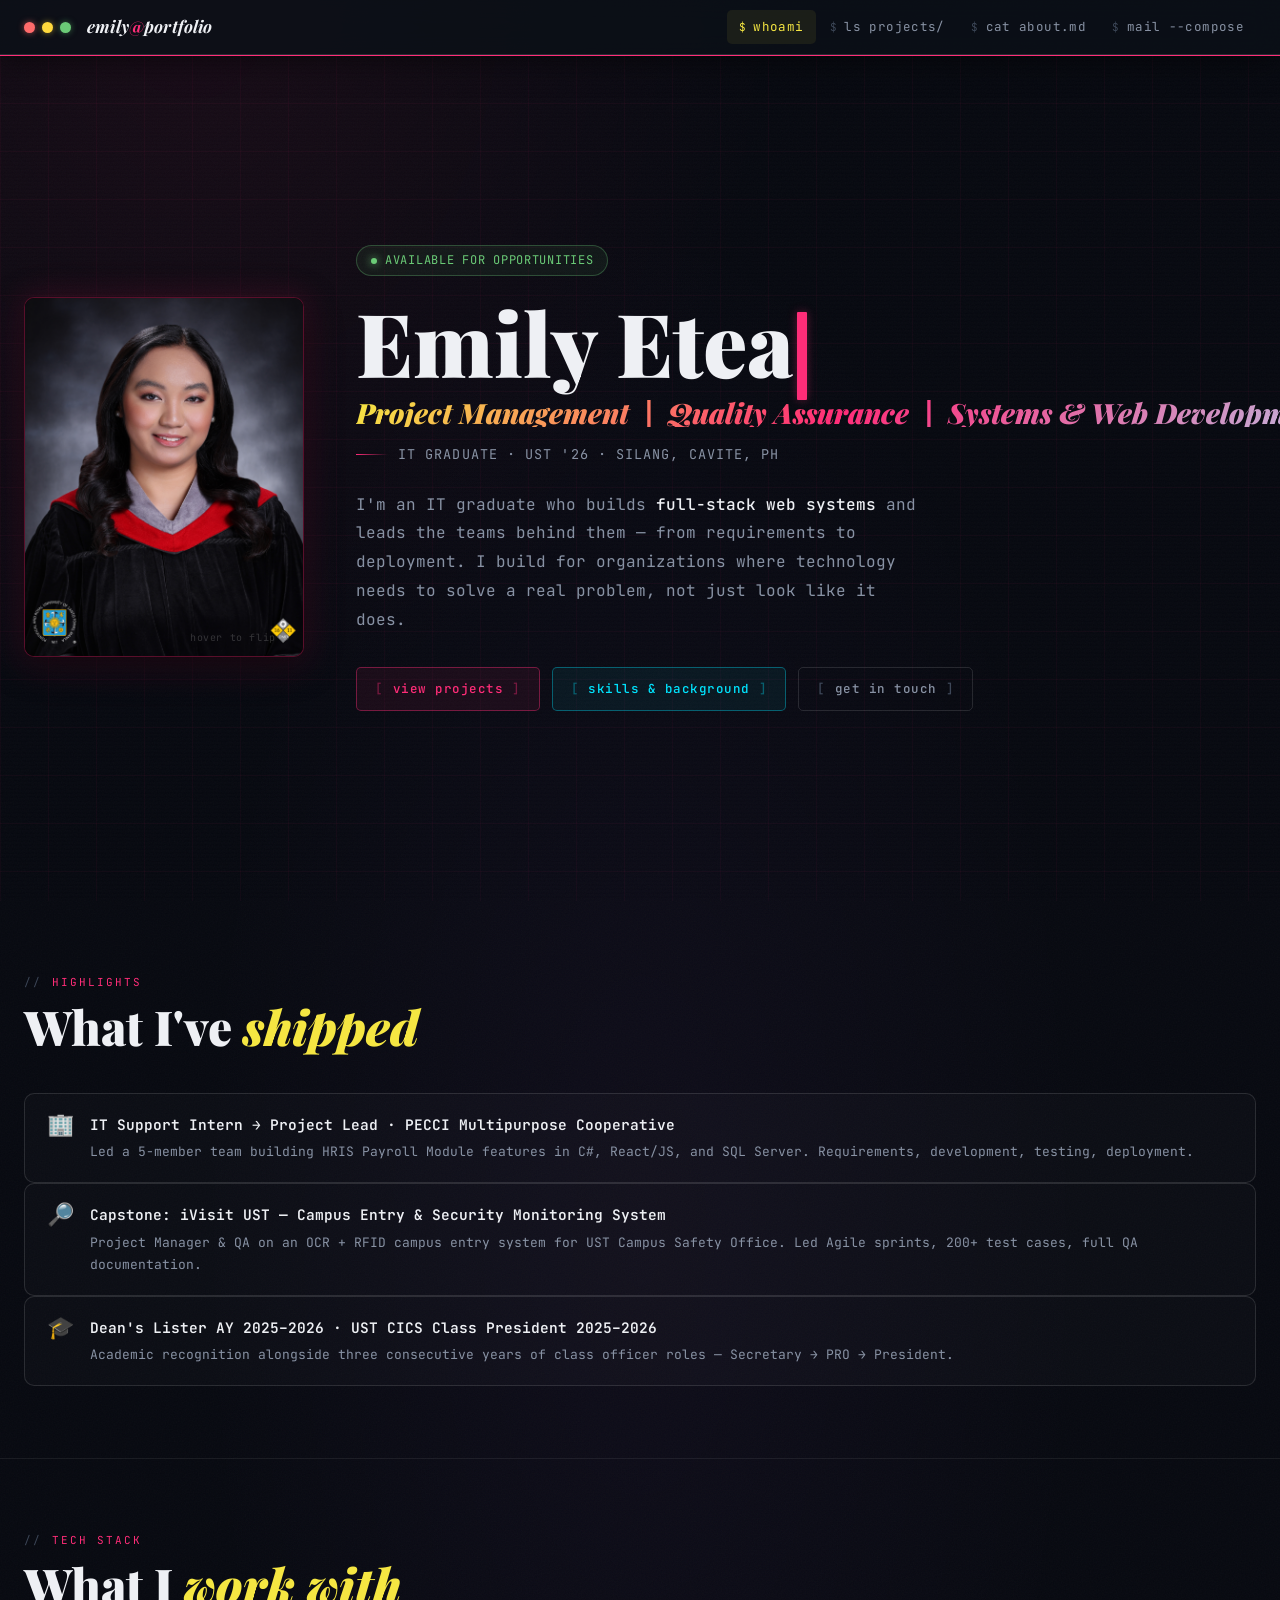
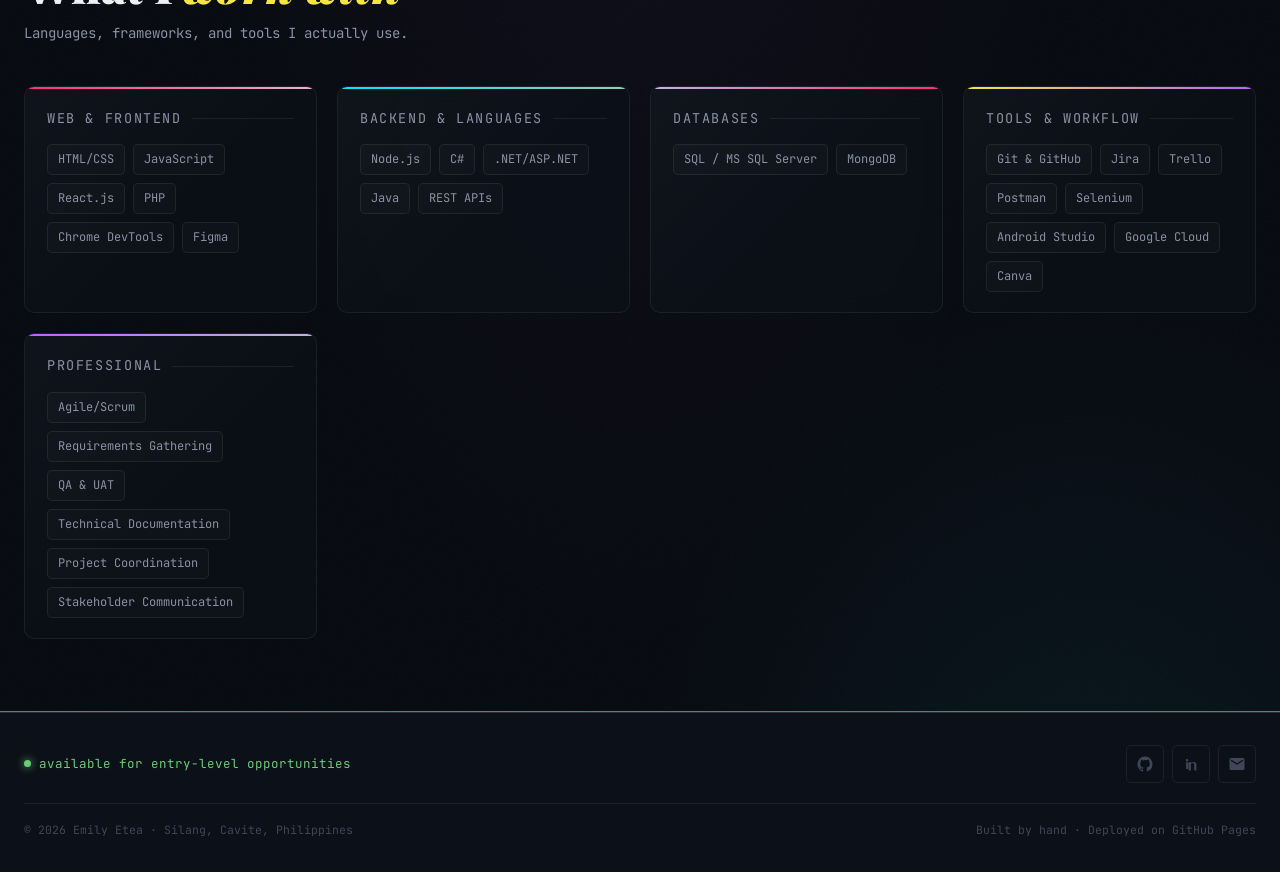
==== commit a077cc18: "flip card: fix front photo visibility, align with hero name" ====
--- a/index.html
+++ b/index.html
@@ -31,7 +31,7 @@
     <div class="hero-inner">
 
       <!-- FLIP CARD — left side -->
-      <div class="flip-card" id="profileFlipCard" title="Hover to flip · Double-click to lock">
+      <div class="flip-card" id="profileFlipCard" style="align-self:start;margin-top:52px;" title="Hover to flip · Double-click to lock">
         <div class="flip-card-inner">
           <!-- FRONT: grad photo -->
           <div class="flip-card-front">
--- a/css/style.css
+++ b/css/style.css
@@ -1208,7 +1208,8 @@
     0 0 0 1px rgba(255,45,120,0.08) inset,
     0 8px 32px rgba(0,0,0,0.6);
 }
-.flip-card-front img {
+.flip-card-front img,
+.flip-card-back img {
   width: 100%;
   height: 100%;
   object-fit: cover;
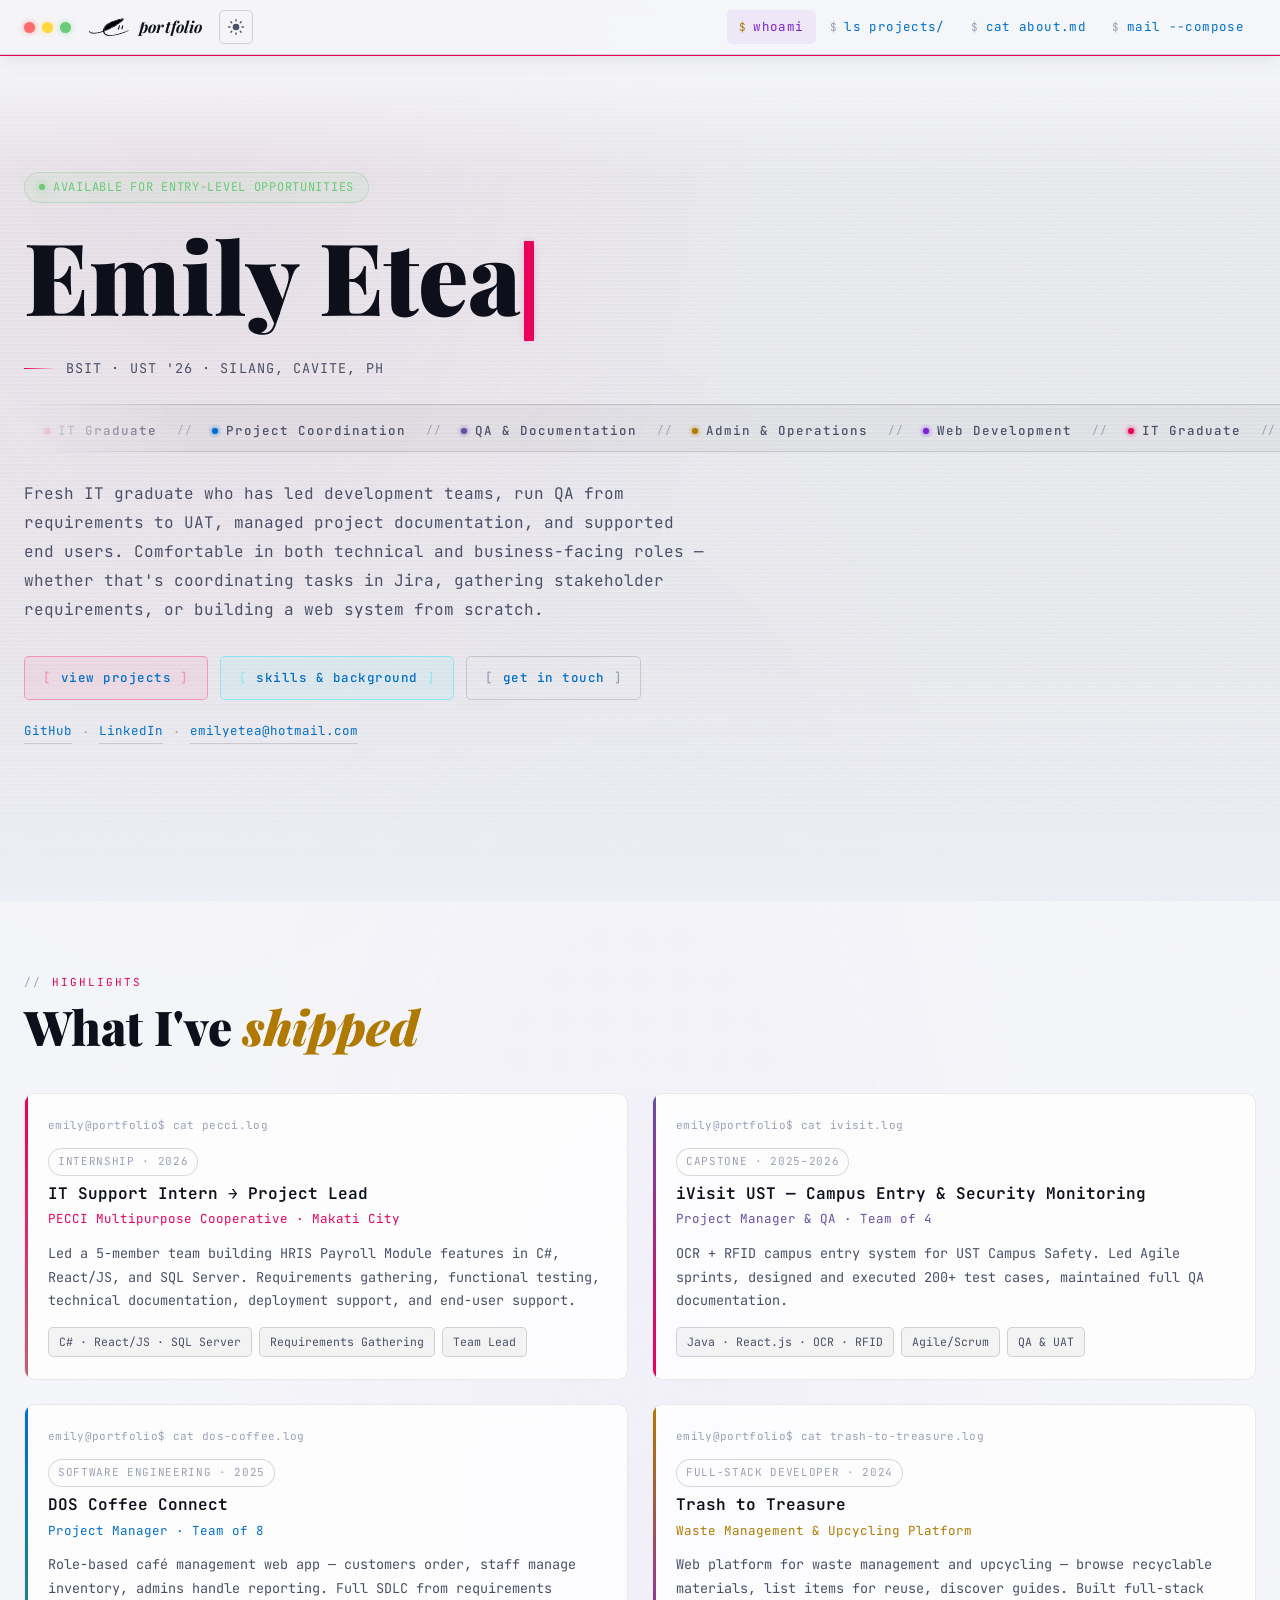
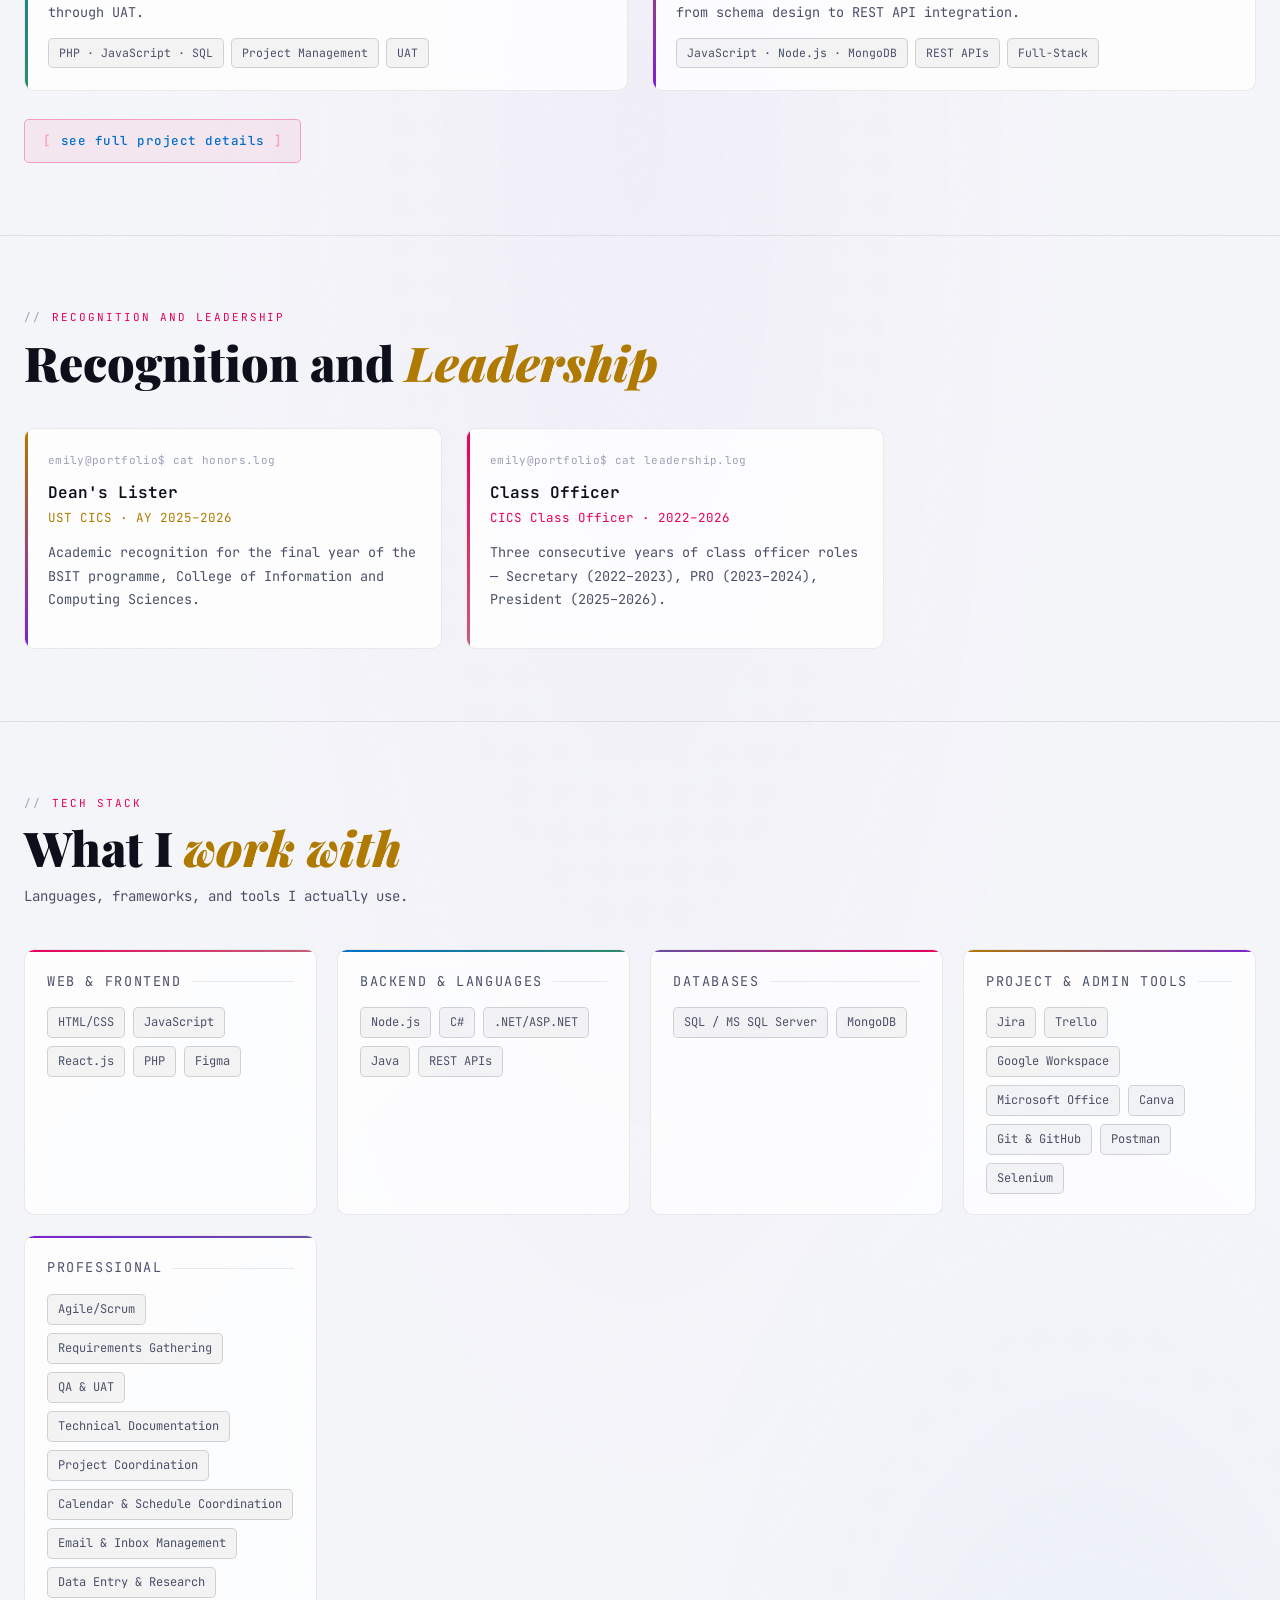
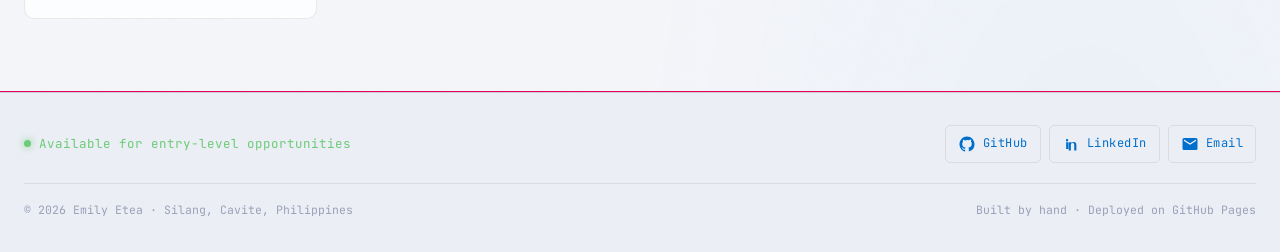
==== commit 08843628: "Cleanup, light/dark mode, logo, ticker, matrix rain, portfolio overhaul - Light/dark mode toggle wit" ====
--- a/index.html
+++ b/index.html
@@ -3,10 +3,21 @@
 <head>
   <meta charset="UTF-8">
   <meta name="viewport" content="width=device-width, initial-scale=1.0">
-  <title>Emily Etea — IT Graduate &amp; Developer</title>
-  <meta name="description" content="Emily Etea — IT graduate, full-stack developer, and project manager. UST BSIT '26. Building web systems that solve real operational problems.">
-  <link rel="icon" href="data:image/svg+xml,<svg xmlns='http://www.w3.org/2000/svg' viewBox='0 0 100 100'><text y='.9em' font-size='90'>🌸</text></svg>">
+  <title>Emily Etea — IT Graduate | Project Coordination | QA | Admin &amp; Operations</title>
+  <meta name="description" content="Emily Etea — BSIT graduate (UST '26). Project coordination, QA and documentation, admin and operations support, and web development. Available for entry-level opportunities.">
+  <!-- Open Graph -->
+  <meta property="og:type" content="website">
+  <meta property="og:url" content="https://emilyetea.github.io/">
+  <meta property="og:title" content="Emily Etea — IT Graduate | Project Coordination | QA | Admin &amp; Operations">
+  <meta property="og:description" content="BSIT graduate (UST '26). Project coordination, QA and documentation, admin and operations support, and web development. Available for entry-level opportunities.">
+  <!-- TODO: replace the og:image path below with a real 1200×630 preview image -->
+  <!-- <meta property="og:image" content="https://emilyetea.github.io/img/og-preview.jpg"> -->
+  <link rel="icon" href="img/logo.svg" type="image/svg+xml">
   <link rel="stylesheet" href="css/style.css">
+  <script>
+    // Apply saved theme before first paint — prevents flash
+    (function(){var t=localStorage.getItem('theme');if(!t){t=window.matchMedia('(prefers-color-scheme:dark)').matches?'dark':'light';}document.documentElement.setAttribute('data-theme',t);})();
+  </script>
 </head>
 <body>
 <div class="page">
@@ -16,7 +27,18 @@
       <div class="term-dots">
         <span class="a"></span><span class="b"></span><span class="c"></span>
       </div>
-      <a class="site-brand" href="index.html">emily<span class="brand-at">@</span>portfolio</a>
+      <a class="site-brand" href="index.html" aria-label="Emily Etea — home">
+        <span class="brand-logo" aria-hidden="true">
+          <img src="img/logo.svg" alt="" width="44" height="30" class="brand-logo-img">
+        </span>
+        <span class="brand-wordmark">portfolio</span>
+      </a>
+      <button class="theme-toggle" id="theme-toggle" aria-label="Switch to light mode" title="Toggle light/dark mode">
+        <!-- moon — shown in dark mode -->
+        <svg class="icon-moon" viewBox="0 0 24 24" aria-hidden="true"><path d="M21 12.79A9 9 0 1 1 11.21 3a7 7 0 0 0 9.79 9.79z"/></svg>
+        <!-- sun — shown in light mode -->
+        <svg class="icon-sun" viewBox="0 0 24 24" aria-hidden="true"><circle cx="12" cy="12" r="5"/><line x1="12" y1="1" x2="12" y2="3"/><line x1="12" y1="21" x2="12" y2="23"/><line x1="4.22" y1="4.22" x2="5.64" y2="5.64"/><line x1="18.36" y1="18.36" x2="19.78" y2="19.78"/><line x1="1" y1="12" x2="3" y2="12"/><line x1="21" y1="12" x2="23" y2="12"/><line x1="4.22" y1="19.78" x2="5.64" y2="18.36"/><line x1="18.36" y1="5.64" x2="19.78" y2="4.22"/></svg>
+      </button>
       <button class="nav-toggle" aria-expanded="false" aria-controls="primary-nav">☰ menu</button>
       <nav class="site-nav" id="primary-nav" aria-label="Primary">
         <a href="index.html" aria-current="page" data-tooltip="Home">whoami</a>
@@ -27,74 +49,184 @@
     </div>
   </header>
 
-  <section class="hero">
-    <div class="hero-inner">
-
-      <!-- FLIP CARD — left side -->
-      <div class="flip-card" id="profileFlipCard" style="align-self:start;margin-top:52px;" title="Hover to flip · Double-click to lock">
-        <div class="flip-card-inner">
-          <!-- FRONT: grad photo -->
-          <div class="flip-card-front">
-            <img src="img/emily1.jpg" alt="Emily Etea — UST graduation photo" draggable="false">
-            <div class="flip-hint">hover to flip ↺</div>
-          </div>
-          <!-- BACK: second photo -->
-          <div class="flip-card-back">
-            <img src="img/emily2.jpg" alt="Emily Etea" draggable="false">
-          </div>
-        </div>
-        <div class="flip-glitch" aria-hidden="true"></div>
-      </div>
-
-      <!-- HERO TEXT — right side -->
+  <section class="hero hero--no-photo">
+    <canvas id="matrix-canvas" aria-hidden="true"></canvas>
+    <div class="hero-inner hero-inner--centered">
+
       <div class="hero-content">
-        <p class="hero-status">available for opportunities</p>
+        <p class="hero-status">Available for entry-level opportunities</p>
         <h1 class="hero-name">
           <span class="line1" data-typewriter>Emily Etea<span class="cursor" aria-hidden="true"></span></span>
-          <span class="line2" style="font-size:clamp(14px,2.2vw,28px);white-space:nowrap;">Project Management&nbsp;&nbsp;|&nbsp;&nbsp;Quality Assurance&nbsp;&nbsp;|&nbsp;&nbsp;Systems &amp; Web Development</span>
         </h1>
-        <p class="hero-role">IT Graduate · UST '26 · Silang, Cavite, PH</p>
-        <p class="hero-bio">I'm an IT graduate who builds <strong>full-stack web systems</strong> and leads the teams behind them — from requirements to deployment. I build for organizations where technology needs to solve a real problem, not just look like it does.</p>
+        <p class="hero-role">BSIT · UST '26 · Silang, Cavite, PH</p>
+
+        <!-- Role tagline ticker -->
+        <div class="ticker-wrap" aria-label="Areas of focus" role="marquee">
+          <div class="ticker-track">
+            <span class="ticker-item"><span class="ticker-dot ticker-dot--pink"></span>IT Graduate</span>
+            <span class="ticker-sep" aria-hidden="true">//</span>
+            <span class="ticker-item"><span class="ticker-dot ticker-dot--cyan"></span>Project Coordination</span>
+            <span class="ticker-sep" aria-hidden="true">//</span>
+            <span class="ticker-item"><span class="ticker-dot ticker-dot--lavender"></span>QA &amp; Documentation</span>
+            <span class="ticker-sep" aria-hidden="true">//</span>
+            <span class="ticker-item"><span class="ticker-dot ticker-dot--yellow"></span>Admin &amp; Operations</span>
+            <span class="ticker-sep" aria-hidden="true">//</span>
+            <span class="ticker-item"><span class="ticker-dot ticker-dot--purple"></span>Web Development</span>
+            <span class="ticker-sep" aria-hidden="true">//</span>
+            <!-- duplicate set for seamless loop -->
+            <span class="ticker-item" aria-hidden="true"><span class="ticker-dot ticker-dot--pink"></span>IT Graduate</span>
+            <span class="ticker-sep" aria-hidden="true">//</span>
+            <span class="ticker-item" aria-hidden="true"><span class="ticker-dot ticker-dot--cyan"></span>Project Coordination</span>
+            <span class="ticker-sep" aria-hidden="true">//</span>
+            <span class="ticker-item" aria-hidden="true"><span class="ticker-dot ticker-dot--lavender"></span>QA &amp; Documentation</span>
+            <span class="ticker-sep" aria-hidden="true">//</span>
+            <span class="ticker-item" aria-hidden="true"><span class="ticker-dot ticker-dot--yellow"></span>Admin &amp; Operations</span>
+            <span class="ticker-sep" aria-hidden="true">//</span>
+            <span class="ticker-item" aria-hidden="true"><span class="ticker-dot ticker-dot--purple"></span>Web Development</span>
+            <span class="ticker-sep" aria-hidden="true">//</span>
+          </div>
+        </div>
+
+        <p class="hero-bio">Fresh IT graduate who has led development teams, run QA from requirements to UAT, managed project documentation, and supported end users. Comfortable in both technical and business-facing roles — whether that's coordinating tasks in Jira, gathering stakeholder requirements, or building a web system from scratch.</p>
         <div class="btn-row">
           <a class="btn btn-primary" href="projects.html">view projects</a>
           <a class="btn btn-cyan" href="about.html">skills &amp; background</a>
           <a class="btn" href="contact.html">get in touch</a>
         </div>
+        <div class="hero-links" aria-label="External profiles">
+          <a href="https://github.com/EmilyEtea" target="_blank" rel="noopener" class="hero-text-link">GitHub</a>
+          <span class="hero-link-sep" aria-hidden="true">·</span>
+          <a href="https://www.linkedin.com/in/emily-etea" target="_blank" rel="noopener" class="hero-text-link">LinkedIn</a>
+          <span class="hero-link-sep" aria-hidden="true">·</span>
+          <a href="mailto:emilyetea@hotmail.com" class="hero-text-link">emilyetea@hotmail.com</a>
+        </div>
       </div>
 
     </div>
   </section>
 
+  <!-- WHAT I'VE SHIPPED -->
   <section class="section">
     <div class="container">
       <div class="section-head">
         <p class="section-eyebrow">highlights</p>
         <h2 class="section-title">What I've <span class="accent">shipped</span></h2>
       </div>
-      <div class="highlight-strip reveal">
-        <div class="hs-icon">🏢</div>
-        <div>
-          <p class="hs-title">IT Support Intern → Project Lead · PECCI Multipurpose Cooperative</p>
-          <p class="hs-sub">Led a 5-member team building HRIS Payroll Module features in C#, React/JS, and SQL Server. Requirements, development, testing, deployment.</p>
-        </div>
-      </div>
-      <div class="highlight-strip reveal">
-        <div class="hs-icon">🔎</div>
-        <div>
-          <p class="hs-title">Capstone: iVisit UST — Campus Entry &amp; Security Monitoring System</p>
-          <p class="hs-sub">Project Manager &amp; QA on an OCR + RFID campus entry system for UST Campus Safety Office. Led Agile sprints, 200+ test cases, full QA documentation.</p>
-        </div>
-      </div>
-      <div class="highlight-strip reveal">
-        <div class="hs-icon">🎓</div>
-        <div>
-          <p class="hs-title">Dean's Lister AY 2025–2026 · UST CICS Class President 2025–2026</p>
-          <p class="hs-sub">Academic recognition alongside three consecutive years of class officer roles — Secretary → PRO → President.</p>
-        </div>
+      <div class="shipped-grid">
+
+        <div class="shipped-card shipped-card--pink reveal">
+          <div class="sc-bar" aria-hidden="true"></div>
+          <div class="sc-body">
+            <p class="sc-cmd">emily@portfolio$ cat pecci.log</p>
+            <div class="sc-head">
+              <span class="sc-role-badge">Internship · 2026</span>
+            </div>
+            <p class="sc-title">IT Support Intern → Project Lead</p>
+            <p class="sc-org">PECCI Multipurpose Cooperative · Makati City</p>
+            <p class="sc-desc">Led a 5-member team building HRIS Payroll Module features in C#, React/JS, and SQL Server. Requirements gathering, functional testing, technical documentation, deployment support, and end-user support.</p>
+            <div class="sc-chips">
+              <span class="chip">C# · React/JS · SQL Server</span>
+              <span class="chip">Requirements Gathering</span>
+              <span class="chip">Team Lead</span>
+            </div>
+          </div>
+        </div>
+
+        <div class="shipped-card shipped-card--lavender reveal">
+          <div class="sc-bar" aria-hidden="true"></div>
+          <div class="sc-body">
+            <p class="sc-cmd">emily@portfolio$ cat ivisit.log</p>
+            <div class="sc-head">
+              <span class="sc-role-badge">Capstone · 2025–2026</span>
+            </div>
+            <p class="sc-title">iVisit UST — Campus Entry &amp; Security Monitoring</p>
+            <p class="sc-org">Project Manager &amp; QA · Team of 4</p>
+            <p class="sc-desc">OCR + RFID campus entry system for UST Campus Safety. Led Agile sprints, designed and executed 200+ test cases, maintained full QA documentation.</p>
+            <div class="sc-chips">
+              <span class="chip">Java · React.js · OCR · RFID</span>
+              <span class="chip">Agile/Scrum</span>
+              <span class="chip">QA &amp; UAT</span>
+            </div>
+          </div>
+        </div>
+
+        <div class="shipped-card shipped-card--cyan reveal">
+          <div class="sc-bar" aria-hidden="true"></div>
+          <div class="sc-body">
+            <p class="sc-cmd">emily@portfolio$ cat dos-coffee.log</p>
+            <div class="sc-head">
+              <span class="sc-role-badge">Software Engineering · 2025</span>
+            </div>
+            <p class="sc-title">DOS Coffee Connect</p>
+            <p class="sc-org">Project Manager · Team of 8</p>
+            <p class="sc-desc">Role-based café management web app — customers order, staff manage inventory, admins handle reporting. Full SDLC from requirements through UAT.</p>
+            <div class="sc-chips">
+              <span class="chip">PHP · JavaScript · SQL</span>
+              <span class="chip">Project Management</span>
+              <span class="chip">UAT</span>
+            </div>
+          </div>
+        </div>
+
+        <div class="shipped-card shipped-card--yellow reveal">
+          <div class="sc-bar" aria-hidden="true"></div>
+          <div class="sc-body">
+            <p class="sc-cmd">emily@portfolio$ cat trash-to-treasure.log</p>
+            <div class="sc-head">
+              <span class="sc-role-badge">Full-Stack Developer · 2024</span>
+            </div>
+            <p class="sc-title">Trash to Treasure</p>
+            <p class="sc-org">Waste Management &amp; Upcycling Platform</p>
+            <p class="sc-desc">Web platform for waste management and upcycling — browse recyclable materials, list items for reuse, discover guides. Built full-stack from schema design to REST API integration.</p>
+            <div class="sc-chips">
+              <span class="chip">JavaScript · Node.js · MongoDB</span>
+              <span class="chip">REST APIs</span>
+              <span class="chip">Full-Stack</span>
+            </div>
+          </div>
+        </div>
+
+      </div>
+      <div style="margin-top:28px">
+        <a class="btn btn-primary" href="projects.html">see full project details</a>
       </div>
     </div>
   </section>
 
+  <!-- RECOGNITION AND LEADERSHIP -->
+  <section class="section">
+    <div class="container">
+      <div class="section-head">
+        <p class="section-eyebrow">recognition and leadership</p>
+        <h2 class="section-title">Recognition and <span class="accent">Leadership</span></h2>
+      </div>
+      <div class="shipped-grid shipped-grid--half">
+
+        <div class="shipped-card shipped-card--yellow reveal">
+          <div class="sc-bar" aria-hidden="true"></div>
+          <div class="sc-body">
+            <p class="sc-cmd">emily@portfolio$ cat honors.log</p>
+            <p class="sc-title">Dean's Lister</p>
+            <p class="sc-org">UST CICS · AY 2025–2026</p>
+            <p class="sc-desc">Academic recognition for the final year of the BSIT programme, College of Information and Computing Sciences.</p>
+          </div>
+        </div>
+
+        <div class="shipped-card shipped-card--pink reveal">
+          <div class="sc-bar" aria-hidden="true"></div>
+          <div class="sc-body">
+            <p class="sc-cmd">emily@portfolio$ cat leadership.log</p>
+            <p class="sc-title">Class Officer</p>
+            <p class="sc-org">CICS Class Officer · 2022–2026</p>
+            <p class="sc-desc">Three consecutive years of class officer roles — Secretary (2022–2023), PRO (2023–2024), President (2025–2026).</p>
+          </div>
+        </div>
+
+      </div>
+    </div>
+  </section>
+
+  <!-- TECH STACK -->
   <section class="section">
     <div class="container">
       <div class="section-head">
@@ -110,7 +242,6 @@
             <span class="chip">JavaScript</span>
             <span class="chip">React.js</span>
             <span class="chip">PHP</span>
-            <span class="chip">Chrome DevTools</span>
             <span class="chip">Figma</span>
           </div>
         </div>
@@ -132,16 +263,16 @@
           </div>
         </div>
         <div class="card accent-yellow reveal" style="padding:20px 22px">
-          <p class="skill-category">Tools &amp; Workflow</p>
-          <div class="chips">
-            <span class="chip">Git &amp; GitHub</span>
+          <p class="skill-category">Project &amp; Admin Tools</p>
+          <div class="chips">
             <span class="chip">Jira</span>
             <span class="chip">Trello</span>
+            <span class="chip">Google Workspace</span>
+            <span class="chip">Microsoft Office</span>
+            <span class="chip">Canva</span>
+            <span class="chip">Git &amp; GitHub</span>
             <span class="chip">Postman</span>
             <span class="chip">Selenium</span>
-            <span class="chip">Android Studio</span>
-            <span class="chip">Google Cloud</span>
-            <span class="chip">Canva</span>
           </div>
         </div>
         <div class="card accent-purple reveal" style="padding:20px 22px">
@@ -152,7 +283,9 @@
             <span class="chip">QA &amp; UAT</span>
             <span class="chip">Technical Documentation</span>
             <span class="chip">Project Coordination</span>
-            <span class="chip">Stakeholder Communication</span>
+            <span class="chip">Calendar &amp; Schedule Coordination</span>
+            <span class="chip">Email &amp; Inbox Management</span>
+            <span class="chip">Data Entry &amp; Research</span>
           </div>
         </div>
       </div>
@@ -161,16 +294,19 @@
 
   <footer class="site-footer">
     <div class="footer-inner">
-      <div><p class="footer-status-row">available for entry-level opportunities</p></div>
+      <div><p class="footer-status-row">Available for entry-level opportunities</p></div>
       <div class="footer-links">
-        <a class="social-link" href="https://github.com/EmilyEtea" target="_blank" rel="noopener" aria-label="GitHub" data-tooltip="github.com/EmilyEtea">
+        <a class="social-link social-link--labeled" href="https://github.com/EmilyEtea" target="_blank" rel="noopener" aria-label="GitHub" data-tooltip="github.com/EmilyEtea">
           <svg viewBox="0 0 24 24" aria-hidden="true"><path d="M12 2C6.48 2 2 6.58 2 12.23c0 4.5 2.87 8.32 6.84 9.67.5.1.68-.22.68-.49v-1.7c-2.78.62-3.37-1.34-3.37-1.34-.45-1.2-1.11-1.52-1.11-1.52-.9-.63.07-.62.07-.62 1 .07 1.54 1.05 1.54 1.05.9 1.57 2.36 1.12 2.94.86.09-.67.35-1.12.63-1.38-2.22-.26-4.56-1.14-4.56-5.05 0-1.12.38-2.03 1.01-2.75-.1-.26-.44-1.3.1-2.7 0 0 .83-.27 2.75 1.05A9.34 9.34 0 0 1 12 6.8c.84 0 1.69.11 2.48.33 1.92-1.32 2.75-1.05 2.75-1.05.54 1.4.2 2.44.1 2.7.63.72 1.01 1.63 1.01 2.75 0 3.92-2.35 4.79-4.58 5.04.36.32.68.94.68 1.9v2.82c0 .27.18.6.69.49A10.23 10.23 0 0 0 22 12.23C22 6.58 17.52 2 12 2Z"/></svg>
+          <span>GitHub</span>
         </a>
-        <a class="social-link" href="https://www.linkedin.com/in/emily-etea" target="_blank" rel="noopener" aria-label="LinkedIn" data-tooltip="linkedin.com/in/emily-etea">
+        <a class="social-link social-link--labeled" href="https://www.linkedin.com/in/emily-etea" target="_blank" rel="noopener" aria-label="LinkedIn" data-tooltip="linkedin.com/in/emily-etea">
           <svg viewBox="0 0 24 24" aria-hidden="true"><path d="M6.94 8.5A1.56 1.56 0 1 1 6.94 5.4a1.56 1.56 0 0 1 0 3.1ZM5.5 9.66h2.9v8.84H5.5V9.66Zm4.68 0h2.77v1.21h.04c.39-.73 1.33-1.5 2.74-1.5 2.93 0 3.47 1.93 3.47 4.43v6.7h-2.9v-6.27c0-1.49-.03-3.41-2.08-3.41-2.08 0-2.4 1.62-2.4 3.3v6.38h-2.9V9.66Z"/></svg>
+          <span>LinkedIn</span>
         </a>
-        <a class="social-link" href="mailto:emilyetea@hotmail.com" aria-label="Email" data-tooltip="emilyetea@hotmail.com">
+        <a class="social-link social-link--labeled" href="mailto:emilyetea@hotmail.com" aria-label="Email" data-tooltip="emilyetea@hotmail.com">
           <svg viewBox="0 0 24 24" aria-hidden="true"><path d="M20 4H4a2 2 0 0 0-2 2v12a2 2 0 0 0 2 2h16a2 2 0 0 0 2-2V6a2 2 0 0 0-2-2Zm0 4-8 5-8-5V6l8 5 8-5v2Z"/></svg>
+          <span>Email</span>
         </a>
       </div>
       <div class="footer-copy">
--- a/css/style.css
+++ b/css/style.css
@@ -166,7 +166,6 @@
   transition: color var(--t) var(--ease);
 }
 .site-brand:hover { color: var(--cp-yellow); }
-.site-brand .brand-at { color: var(--cp-pink); font-style: normal; }
 
 /* primary nav */
 .site-nav {
@@ -1123,12 +1122,16 @@
    ════════════════════════════════════════════════════════════════════════ */
 
 @media (max-width: 1024px) {
-  .project-card {
-    grid-template-columns: 1fr;
-  }
+  .project-card { grid-template-columns: 1fr; }
   .project-card-aside { display: none; }
   .hero-terminal { display: none; }
-  .hero-inner { grid-template-columns: 1fr; }
+  .hero-inner {
+    grid-template-columns: 1fr;
+    justify-items: center;
+    gap: 32px;
+  }
+  .hero-content { order: 2; width: 100%; }
+  .flip-card { order: 1; width: 220px; height: 280px; margin-top: 0 !important; }
 }
 
 @media (max-width: 768px) {
@@ -1136,24 +1139,32 @@
   .cert-item { grid-template-columns: 48px 1fr; }
   .cert-issuer { display: none; }
   .skills-grid { grid-template-columns: 1fr 1fr; }
-  .section { padding: 52px 0; }
-  .section-title { font-size: 28px; }
-  .hero { padding: 48px 0; min-height: auto; }
-  .hero-name { font-size: 48px; }
+  .section { padding: 48px 0; }
+  .section-title { font-size: 26px; }
+  .hero { padding: 40px 0; min-height: auto; }
+  .hero-name { font-size: 40px; }
+  /* let tagline wrap on tablet */
+  .hero-name .line2 { white-space: normal !important; font-size: clamp(13px,3vw,22px) !important; line-height: 1.4; }
+  .hero-bio { font-size: 14px; }
+  .btn-row { flex-direction: column; }
+  .btn-row .btn { width: 100%; justify-content: center; }
 }
 
 @media (max-width: 640px) {
   .site-nav { display: none; flex-direction: column; width: 100%; padding: 8px 0; }
   .site-nav.is-open { display: flex; }
   .nav-toggle { display: flex; align-items: center; gap: 6px; }
-  .header-inner { flex-wrap: wrap; height: auto; padding: 10px 18px; }
-  .hero-name { font-size: 38px; }
-  .hero-bio { font-size: 14.5px; }
+  .header-inner { flex-wrap: wrap; height: auto; padding: 10px 16px; }
+  .hero-name { font-size: 34px; }
+  .hero-name .line2 { white-space: normal !important; font-size: 13px !important; line-height: 1.5; }
+  .hero-role { font-size: 11px; letter-spacing: 0.04em; }
+  .hero-bio { font-size: 14px; }
   .skills-grid { grid-template-columns: 1fr; }
   .container { padding: 0 16px; }
   .footer-inner { flex-direction: column; align-items: flex-start; }
-  .btn-row { flex-direction: column; }
-  .btn-row .btn { width: 100%; justify-content: center; }
+  .flip-card { width: 180px; height: 230px; }
+  /* prevent any element from overflowing viewport width */
+  .hero-content, .hero-name, .hero-bio, .btn-row { max-width: 100%; overflow-wrap: break-word; word-break: break-word; }
 }
 
 /* ══════════════════════════════════════════════════════════════════════════
@@ -1377,7 +1388,827 @@
 
 @media (max-width:1024px) {
   .flip-card { width: 220px; height: 280px; }
-  .hero-inner { grid-template-columns: 1fr; justify-items: center; }
-  .hero-content { order: 2; }
-  .flip-card { order: 1; }
-}
+}
+
+/* ══════════════════════════════════════════════════════════════════════════
+   ADDITIONS — v3.1
+   ════════════════════════════════════════════════════════════════════════ */
+
+/* ── Labeled social link (icon + text) ─────────────────────────────────── */
+.social-link--labeled {
+  width: auto;
+  padding: 0 12px;
+  gap: 7px;
+}
+.social-link--labeled span {
+  display: inline;
+  font-family: var(--mono);
+  font-size: 12px;
+  letter-spacing: 0.04em;
+}
+
+/* ── Hero text links (GitHub · LinkedIn · email below CTA buttons) ─────── */
+.hero-links {
+  display: flex;
+  align-items: center;
+  gap: 10px;
+  flex-wrap: wrap;
+  margin-top: 20px;
+}
+.hero-text-link {
+  font-size: 12.5px;
+  color: var(--text-muted);
+  border-bottom: 1px solid var(--border-mid);
+  padding-bottom: 1px;
+  transition: color var(--t) var(--ease), border-color var(--t) var(--ease);
+}
+.hero-text-link:hover {
+  color: var(--cp-cyan);
+  border-color: var(--cp-cyan);
+}
+.hero-link-sep {
+  color: var(--text-faint);
+  font-size: 12px;
+  user-select: none;
+}
+
+/* ── About page two-column grid ─────────────────────────────────────────── */
+.about-grid {
+  display: grid;
+  grid-template-columns: 1fr 1fr;
+  gap: 40px;
+  align-items: start;
+}
+@media (max-width: 768px) {
+  .about-grid { grid-template-columns: 1fr; }
+}
+
+/* ── About tagline ──────────────────────────────────────────────────────── */
+.about-tagline {
+  font-size: 13.5px;
+  color: var(--cp-yellow);
+  letter-spacing: 0.04em;
+  margin-bottom: 18px;
+  line-height: 1.6;
+}
+
+/* ── Email row (address + copy button side by side) ─────────────────────── */
+.email-row {
+  display: flex;
+  align-items: center;
+  gap: 10px;
+  flex-wrap: wrap;
+  margin-bottom: 4px;
+}
+.email-address {
+  font-size: 14px;
+  color: var(--cp-cyan);
+  word-break: break-all;
+}
+.email-address:hover { color: #fff; }
+
+/* Copy email button — shares .btn base, override sizing */
+.btn-copy {
+  display: inline-flex;
+  align-items: center;
+  gap: 6px;
+  font-family: var(--mono);
+  font-size: 11.5px;
+  padding: 6px 12px;
+  border-radius: var(--radius);
+  border: 1px solid var(--border-mid);
+  background: transparent;
+  color: var(--text-muted);
+  cursor: pointer;
+  transition:
+    color var(--t) var(--ease),
+    border-color var(--t) var(--ease),
+    background var(--t) var(--ease),
+    box-shadow var(--t) var(--ease);
+  white-space: nowrap;
+}
+.btn-copy::before,
+.btn-copy::after { display: none; } /* suppress .btn brackets */
+.btn-copy:hover {
+  color: var(--cp-cyan);
+  border-color: rgba(0,229,255,0.5);
+  background: rgba(0,229,255,0.07);
+  box-shadow: 0 0 12px var(--glow-cyan);
+}
+.btn-copy:focus-visible {
+  outline: 1.5px dashed var(--cp-yellow);
+  outline-offset: 3px;
+  border-radius: 2px;
+}
+.btn-copy.is-copied {
+  color: #6bcb77;
+  border-color: rgba(107,203,119,0.4);
+  background: rgba(107,203,119,0.07);
+}
+
+/* copy feedback message */
+.copy-feedback {
+  font-size: 12px;
+  color: #6bcb77;
+  margin-top: 4px;
+  min-height: 18px;
+}
+
+/* ── Project screenshot placeholder ─────────────────────────────────────── */
+.project-screenshot {
+  width: 100%;
+  height: auto;
+  border-radius: var(--radius);
+  border: 1px solid var(--border);
+  margin-top: 18px;
+  display: block;
+}
+
+/* ══════════════════════════════════════════════════════════════════════════
+   360px MINIMUM WIDTH — no horizontal scroll
+   ════════════════════════════════════════════════════════════════════════ */
+@media (max-width: 400px) {
+  .container { padding: 0 12px; }
+  .header-inner { padding: 8px 12px; }
+  .section { padding: 40px 0; }
+
+  .hero-name { font-size: 28px; }
+  .hero-name .line2 { font-size: 11px !important; }
+  .hero-role { font-size: 10px; }
+  .hero-bio { font-size: 13px; }
+
+  .section-title { font-size: 22px; }
+  .section-sub { font-size: 13px; }
+
+  .highlight-strip { padding: 14px 14px; gap: 12px; }
+  .hs-title { font-size: 13.5px; }
+  .hs-sub   { font-size: 12px; }
+
+  .card { padding: 18px 16px 16px; }
+  .chips { gap: 6px; }
+  .chip  { font-size: 11px; padding: 3px 8px; }
+
+  .btn-row { gap: 8px; }
+  .btn     { font-size: 11.5px; padding: 8px 14px; }
+
+  .footer-inner { gap: 14px; }
+  .social-link--labeled { padding: 0 8px; }
+  .social-link--labeled span { font-size: 11px; }
+
+  .email-row { gap: 8px; }
+  .email-address { font-size: 13px; }
+  .btn-copy { font-size: 11px; padding: 5px 10px; }
+
+  .about-grid { gap: 24px; }
+  .contact-layout { gap: 24px; }
+  .cert-item { padding: 10px 12px; gap: 10px; }
+
+  /* ensure nothing overflows */
+  .hero-content, .hero-name, .hero-bio, .btn-row,
+  .section-title, .section-sub, .hero-links {
+    max-width: 100%;
+    overflow-wrap: break-word;
+    word-break: break-word;
+  }
+}
+
+/* ══════════════════════════════════════════════════════════════════════════
+   ADDITIONS — v3.2
+   ════════════════════════════════════════════════════════════════════════ */
+
+/* ── Hero without photo ─────────────────────────────────────────────────── */
+.hero--no-photo {
+  min-height: calc(100vh - 54px);
+  display: flex;
+  align-items: center;
+}
+/* max-width and centering handled by v3.4 block below */
+.hero-inner--centered {
+  grid-template-columns: 1fr;
+  justify-items: start;
+}
+
+/* ── Shipped card grid ──────────────────────────────────────────────────── */
+.shipped-grid {
+  display: grid;
+  grid-template-columns: repeat(2, 1fr);
+  gap: 24px;
+}
+/* half-width variant (recognition section — 2 items) */
+.shipped-grid--half {
+  grid-template-columns: repeat(2, 1fr);
+  max-width: 860px;
+}
+
+@media (max-width: 768px) {
+  .shipped-grid,
+  .shipped-grid--half { grid-template-columns: 1fr; }
+}
+
+/* ── Shipped card ───────────────────────────────────────────────────────── */
+.shipped-card {
+  display: flex;
+  border: 1px solid var(--border);
+  border-radius: var(--radius-lg);
+  background: var(--bg-glass);
+  backdrop-filter: blur(10px);
+  -webkit-backdrop-filter: blur(10px);
+  overflow: hidden;
+  transition:
+    border-color var(--t-slow) var(--ease),
+    transform var(--t) var(--ease),
+    box-shadow var(--t-slow) var(--ease);
+  position: relative;
+}
+.shipped-card:hover {
+  transform: translateY(-4px);
+}
+
+/* left accent bar */
+.sc-bar {
+  width: 3px;
+  flex-shrink: 0;
+  border-radius: var(--radius-lg) 0 0 var(--radius-lg);
+  transition: width var(--t) var(--ease);
+}
+.shipped-card:hover .sc-bar { width: 4px; }
+
+/* colour map */
+.shipped-card--pink   .sc-bar { background: linear-gradient(to bottom, var(--cp-pink), var(--fx-rose)); }
+.shipped-card--cyan   .sc-bar { background: linear-gradient(to bottom, var(--cp-cyan), var(--fx-mint)); }
+.shipped-card--lavender .sc-bar { background: linear-gradient(to bottom, var(--fx-lavender), var(--cp-pink)); }
+.shipped-card--yellow .sc-bar { background: linear-gradient(to bottom, var(--cp-yellow), var(--cp-purple)); }
+.shipped-card--purple .sc-bar { background: linear-gradient(to bottom, var(--cp-purple), var(--fx-lavender)); }
+
+/* hover border + glow */
+.shipped-card--pink:hover   { border-color: rgba(255,45,120,0.3);   box-shadow: 0 12px 40px rgba(0,0,0,0.45), 0 0 20px var(--glow-pink); }
+.shipped-card--cyan:hover   { border-color: rgba(0,229,255,0.3);    box-shadow: 0 12px 40px rgba(0,0,0,0.45), 0 0 20px var(--glow-cyan); }
+.shipped-card--lavender:hover { border-color: rgba(193,181,220,0.3);box-shadow: 0 12px 40px rgba(0,0,0,0.45), 0 0 20px var(--glow-purple); }
+.shipped-card--yellow:hover { border-color: rgba(245,230,66,0.25);  box-shadow: 0 12px 40px rgba(0,0,0,0.45), 0 0 20px var(--glow-yellow); }
+
+/* body */
+.sc-body {
+  padding: 22px 24px 22px 20px;
+  display: flex;
+  flex-direction: column;
+  gap: 0;
+  flex: 1;
+  min-width: 0;
+}
+
+/* terminal prompt line */
+.sc-cmd {
+  font-size: 11px;
+  color: var(--text-faint);
+  letter-spacing: 0.03em;
+  margin-bottom: 12px;
+  white-space: nowrap;
+  overflow: hidden;
+  text-overflow: ellipsis;
+}
+
+/* role badge row */
+.sc-head {
+  margin-bottom: 8px;
+}
+.sc-role-badge {
+  display: inline-block;
+  font-size: 11px;
+  letter-spacing: 0.06em;
+  text-transform: uppercase;
+  padding: 3px 9px;
+  border-radius: 99px;
+  border: 1px solid var(--border-mid);
+  color: var(--text-faint);
+  background: rgba(255,255,255,0.03);
+}
+
+/* title and org */
+.sc-title {
+  font-size: 16px;
+  font-weight: 600;
+  color: var(--text);
+  line-height: 1.3;
+  margin-bottom: 4px;
+}
+.sc-org {
+  font-size: 12.5px;
+  color: var(--cp-cyan);
+  margin-bottom: 12px;
+}
+
+/* description */
+.sc-desc {
+  font-size: 13.5px;
+  color: var(--text-muted);
+  line-height: 1.75;
+  flex: 1;
+  margin-bottom: 14px;
+}
+
+/* chip row */
+.sc-chips {
+  display: flex;
+  flex-wrap: wrap;
+  gap: 7px;
+  margin-top: auto;
+}
+.sc-chips .chip {
+  font-size: 11.5px;
+}
+
+/* colour-tint the sc-org per variant */
+.shipped-card--pink   .sc-org { color: var(--cp-pink); }
+.shipped-card--lavender .sc-org { color: var(--fx-lavender); }
+.shipped-card--yellow .sc-org { color: var(--cp-yellow); }
+.shipped-card--purple .sc-org { color: var(--cp-purple); }
+
+/* ── 360px adjustments for new components ───────────────────────────────── */
+@media (max-width: 400px) {
+  .shipped-grid { gap: 16px; }
+  .sc-body { padding: 16px 16px 16px 14px; }
+  .sc-title { font-size: 14px; }
+  .sc-desc { font-size: 12.5px; }
+}
+
+/* ══════════════════════════════════════════════════════════════════════════
+   ADDITIONS — v3.3
+   ════════════════════════════════════════════════════════════════════════ */
+
+/* ── Matrix canvas — base (sizing overridden in v3.4 block below) ───────── */
+#matrix-canvas {
+  position: absolute;
+  pointer-events: none;
+  z-index: 0;
+  opacity: 0.22;
+}
+/* kill the old CSS grid-line animation on the hero — canvas replaces it */
+.hero--no-photo::before { display: none; }
+
+/* ── Ticker / marquee bar ───────────────────────────────────────────────── */
+.ticker-wrap {
+  width: 100%;
+  overflow: hidden;
+  /* subtle border top/bottom */
+  border-top: 1px solid var(--border-mid);
+  border-bottom: 1px solid var(--border-mid);
+  background: rgba(255,255,255,0.015);
+  border-radius: var(--radius);
+  margin: 20px 0 28px;
+  padding: 10px 0;
+  position: relative;
+  /* fade edges */
+  -webkit-mask-image: linear-gradient(90deg, transparent 0%, #000 8%, #000 92%, transparent 100%);
+  mask-image: linear-gradient(90deg, transparent 0%, #000 8%, #000 92%, transparent 100%);
+}
+
+.ticker-track {
+  display: inline-flex;
+  align-items: center;
+  gap: 0;
+  white-space: nowrap;
+  /* JS will read the natural width and set --ticker-w */
+  animation: ticker-scroll 22s linear infinite;
+  will-change: transform;
+}
+
+/* pause on hover */
+.ticker-wrap:hover .ticker-track {
+  animation-play-state: paused;
+}
+
+@keyframes ticker-scroll {
+  0%   { transform: translateX(0); }
+  100% { transform: translateX(var(--ticker-w, -50%)); }
+}
+
+/* reduced motion: no scroll, just show static */
+@media (prefers-reduced-motion: reduce) {
+  .ticker-track { animation: none; }
+  /* hide the duplicate set */
+  .ticker-item[aria-hidden="true"],
+  .ticker-sep[aria-hidden="true"] { display: none; }
+  .ticker-wrap {
+    overflow: visible;
+    -webkit-mask-image: none;
+    mask-image: none;
+  }
+  .ticker-track { flex-wrap: wrap; gap: 8px 16px; padding: 0 4px; }
+}
+
+.ticker-item {
+  display: inline-flex;
+  align-items: center;
+  gap: 8px;
+  font-family: var(--mono);
+  font-size: 12.5px;
+  font-weight: 500;
+  letter-spacing: 0.08em;
+  color: var(--text-muted);
+  padding: 0 20px;
+  transition: color 180ms var(--ease);
+}
+.ticker-item:hover { color: var(--text); }
+
+.ticker-sep {
+  font-size: 11px;
+  color: var(--text-faint);
+  letter-spacing: 0.05em;
+  flex-shrink: 0;
+  user-select: none;
+}
+
+/* coloured dot per item */
+.ticker-dot {
+  width: 6px; height: 6px;
+  border-radius: 50%;
+  flex-shrink: 0;
+  animation: pulse 2s ease infinite;
+}
+.ticker-dot--pink    { background: var(--cp-pink);   box-shadow: 0 0 5px var(--cp-pink); }
+.ticker-dot--cyan    { background: var(--cp-cyan);   box-shadow: 0 0 5px var(--cp-cyan); }
+.ticker-dot--lavender{ background: var(--fx-lavender);box-shadow: 0 0 5px var(--fx-lavender); }
+.ticker-dot--yellow  { background: var(--cp-yellow); box-shadow: 0 0 5px var(--cp-yellow); }
+.ticker-dot--purple  { background: var(--cp-purple); box-shadow: 0 0 5px var(--cp-purple); }
+@media (prefers-reduced-motion: reduce) {
+  .ticker-dot { animation: none; }
+}
+
+/* ══════════════════════════════════════════════════════════════════════════
+   ADDITIONS — v3.4
+   ════════════════════════════════════════════════════════════════════════ */
+
+/* ── Hero section: clip the canvas bleed ───────────────────────────────── */
+.hero--no-photo {
+  overflow: hidden;
+  /* remove section border-bottom so it blends into the next section */
+  border-bottom: none;
+  /* add extra bottom padding so the rain has space to fade into */
+  padding-bottom: 120px;
+}
+
+/* Canvas: bleeds 80px past top and bottom edges */
+#matrix-canvas {
+  top: -80px;
+  left: 0;
+  width: 100%;
+  /* height set by JS to hero.offsetHeight + BLEED*2 */
+  height: calc(100% + 160px);
+  bottom: auto;
+}
+
+/* Gradient mask — fades rain out at top AND bottom into page background */
+.hero--no-photo::after {
+  content: '';
+  position: absolute;
+  inset: 0;
+  pointer-events: none;
+  z-index: 1;
+  background:
+    linear-gradient(to bottom,
+      var(--bg)      0%,
+      transparent   14%,
+      transparent   72%,
+      var(--bg-2)   100%
+    );
+}
+
+/* Hero content above the fade overlay */
+.hero--no-photo .hero-inner {
+  position: relative;
+  z-index: 2;
+}
+
+/* ── Hero layout: full-width, left-aligned on desktop ──────────────────── */
+.hero-inner--centered {
+  max-width: 1280px;
+  width: 100%;
+  justify-items: start;
+  grid-template-columns: 1fr;
+  padding: 0 24px;
+  margin: 0 auto;
+}
+
+.hero--no-photo .hero-content {
+  width: 100%;
+  max-width: 100%;
+}
+
+.hero--no-photo .hero-name .line1 {
+  font-size: clamp(52px, 8vw, 100px);
+}
+
+.hero--no-photo .hero-bio {
+  max-width: 680px;
+}
+
+.hero--no-photo .ticker-wrap {
+  width: 100%;
+}
+
+.hero--no-photo .btn-row {
+  flex-direction: row;
+  flex-wrap: wrap;
+}
+.hero--no-photo .btn-row .btn {
+  width: auto;
+}
+
+/* ── Responsive ────────────────────────────────────────────────────────── */
+@media (max-width: 768px) {
+  .hero-inner--centered { padding: 0 16px; }
+}
+
+@media (max-width: 640px) {
+  .hero--no-photo .hero-name .line1 {
+    font-size: clamp(36px, 10vw, 52px);
+  }
+  .hero--no-photo .btn-row {
+    flex-direction: column;
+  }
+  .hero--no-photo .btn-row .btn {
+    width: 100%;
+    justify-content: center;
+  }
+}
+
+/* ══════════════════════════════════════════════════════════════════════════
+   LIGHT MODE — v3.5
+   Token overrides only. Accents stay electric; backgrounds and text flip.
+   ════════════════════════════════════════════════════════════════════════ */
+
+[data-theme="light"] {
+  /* bg stack — soft white/grey paper */
+  --bg:        #f5f6fa;
+  --bg-2:      #eceef5;
+  --bg-3:      #e2e5f0;
+  --bg-glass:  rgba(245,246,250,0.88);
+
+  /* borders */
+  --border:       rgba(0,0,0,0.08);
+  --border-mid:   rgba(0,0,0,0.14);
+  --border-bright:rgba(0,0,0,0.26);
+
+  /* text */
+  --text:       #0d0f1a;
+  --text-muted: #4a5068;
+  --text-faint: #9aa0b8;
+
+  /* accent colours shift slightly warmer/more readable on light */
+  --cp-pink:    #e8005c;
+  --cp-cyan:    #006fcc;
+  --cp-yellow:  #b07a00;
+  --cp-purple:  #7c22d4;
+
+  /* glow helpers — softer on light */
+  --glow-pink:  rgba(232,0,92,0.18);
+  --glow-cyan:  rgba(0,111,204,0.18);
+  --glow-yellow:rgba(176,122,0,0.18);
+  --glow-purple:rgba(124,34,212,0.18);
+
+  /* fantasy tones */
+  --fx-rose:    #c4607a;
+  --fx-mint:    #2e8c6a;
+  --fx-lavender:#6650a4;
+}
+
+/* Light mode body bg */
+[data-theme="light"] body {
+  background-color: var(--bg);
+  background-image:
+    url("data:image/svg+xml,%3Csvg xmlns='http://www.w3.org/2000/svg' width='200' height='200'%3E%3Cfilter id='n'%3E%3CfeTurbulence type='fractalNoise' baseFrequency='0.75' numOctaves='4' stitchTiles='stitch'/%3E%3C/filter%3E%3Crect width='200' height='200' filter='url(%23n)' opacity='0.025'/%3E%3C/svg%3E"),
+    radial-gradient(ellipse 70% 45% at 15% 0%,   rgba(232,0,92,0.05)  0%, transparent 65%),
+    radial-gradient(ellipse 60% 40% at 85% 100%,  rgba(0,111,204,0.04)  0%, transparent 60%),
+    radial-gradient(ellipse 50% 60% at 50% 50%,   rgba(124,34,212,0.03) 0%, transparent 70%);
+}
+
+/* Scanline lighter in light mode */
+[data-theme="light"] body::before {
+  background: repeating-linear-gradient(
+    0deg,
+    transparent,
+    transparent 2px,
+    rgba(0,0,0,0.015) 2px,
+    rgba(0,0,0,0.015) 4px
+  );
+}
+
+/* Scrollbar */
+[data-theme="light"] ::-webkit-scrollbar-track { background: var(--bg-2); }
+[data-theme="light"] ::-webkit-scrollbar-thumb { background: rgba(232,0,92,0.25); }
+[data-theme="light"] ::-webkit-scrollbar-thumb:hover { background: var(--cp-pink); }
+
+/* Header shadow is softer on light */
+[data-theme="light"] .site-header {
+  box-shadow: 0 1px 0 var(--cp-pink), 0 4px 20px rgba(0,0,0,0.1);
+}
+
+/* Cards — lighter glass */
+[data-theme="light"] .card {
+  background: rgba(255,255,255,0.75);
+  backdrop-filter: blur(10px);
+}
+
+/* Matrix canvas — less opacity on light */
+[data-theme="light"] #matrix-canvas { opacity: 0.07; }
+
+/* Hero fade mask adapts to light bg */
+[data-theme="light"] .hero--no-photo::after {
+  background:
+    linear-gradient(to bottom,
+      var(--bg)      0%,
+      transparent   14%,
+      transparent   72%,
+      var(--bg-2)   100%
+    );
+}
+
+/* Links */
+[data-theme="light"] a { color: var(--cp-cyan); }
+[data-theme="light"] a:hover { color: var(--cp-pink); }
+
+/* Selection */
+[data-theme="light"] ::selection { background: rgba(232,0,92,0.15); color: var(--cp-pink); }
+
+/* ── Theme toggle button ────────────────────────────────────────────────── */
+.theme-toggle {
+  display: inline-flex;
+  align-items: center;
+  justify-content: center;
+  width: 34px;
+  height: 34px;
+  border-radius: var(--radius);
+  border: 1px solid var(--border-mid);
+  background: transparent;
+  color: var(--text-muted);
+  cursor: pointer;
+  flex-shrink: 0;
+  transition:
+    color var(--t) var(--ease),
+    border-color var(--t) var(--ease),
+    background var(--t) var(--ease),
+    transform var(--t) var(--ease);
+}
+.theme-toggle:hover {
+  color: var(--cp-yellow);
+  border-color: rgba(245,230,66,0.5);
+  background: rgba(245,230,66,0.07);
+  transform: rotate(20deg);
+}
+[data-theme="light"] .theme-toggle:hover {
+  color: var(--cp-cyan);
+  border-color: rgba(0,111,204,0.4);
+  background: rgba(0,111,204,0.07);
+}
+.theme-toggle:focus-visible {
+  outline: 1.5px dashed var(--cp-yellow);
+  outline-offset: 3px;
+}
+.theme-toggle svg { width: 16px; height: 16px; fill: currentColor; pointer-events: none; }
+/* Show correct icon per mode */
+.theme-toggle .icon-moon { display: block; }
+.theme-toggle .icon-sun  { display: none; }
+[data-theme="light"] .theme-toggle .icon-moon { display: none; }
+[data-theme="light"] .theme-toggle .icon-sun  { display: block; }
+
+/* ── Logo mark in nav brand ─────────────────────────────────────────────── */
+.brand-logo {
+  display: inline-flex;
+  align-items: center;
+  flex-shrink: 0;
+  width: 30px;
+  height: 30px;
+}
+.brand-logo svg {
+  width: 30px;
+  height: 30px;
+  overflow: visible;
+}
+/* Logo image — SVG uses currentColor, adapts automatically to dark/light */
+.brand-logo-img {
+  display: block;
+  color: var(--text);
+}
+
+/* Matrix canvas — same opacity in both modes */
+[data-theme="light"] #matrix-canvas { opacity: 0.22; }
+
+/* ══════════════════════════════════════════════════════════════════════════
+   ADDITIONS — v3.5b  (logo + toggle polish)
+   ════════════════════════════════════════════════════════════════════════ */
+
+/* Brand: logo + wordmark side by side */
+.site-brand {
+  display: inline-flex;
+  align-items: center;
+  gap: 8px;
+}
+.brand-logo {
+  display: inline-flex;
+  align-items: center;
+  flex-shrink: 0;
+  width: 44px;
+  height: 30px;
+}
+.brand-logo svg {
+  width: 44px;
+  height: 30px;
+  overflow: visible;
+  transition: filter var(--t-slow) var(--ease);
+}
+.site-brand:hover .brand-logo svg {
+  filter: drop-shadow(0 0 6px var(--cp-pink));
+}
+.brand-wordmark {
+  font-family: var(--display);
+  font-size: 16px;
+  font-weight: 700;
+  font-style: italic;
+  color: var(--text);
+  white-space: nowrap;
+  transition: color var(--t) var(--ease);
+}
+.site-brand:hover .brand-wordmark { color: var(--cp-yellow); }
+
+/* Sun icon needs stroke, not fill */
+.theme-toggle .icon-sun circle,
+.theme-toggle .icon-sun line {
+  fill: none;
+  stroke: currentColor;
+  stroke-width: 2;
+  stroke-linecap: round;
+}
+.theme-toggle .icon-sun circle { fill: currentColor; stroke: none; }
+
+/* Theme transition — smooth colour shifts */
+html {
+  transition: background-color 300ms ease, color 300ms ease;
+}
+body, .site-header, .card, .shipped-card, .cert-item, .highlight-strip {
+  transition:
+    background-color 300ms ease,
+    background 300ms ease,
+    border-color 300ms ease,
+    color 300ms ease;
+}
+
+/* Light mode: shipped cards get white glass */
+[data-theme="light"] .shipped-card {
+  background: rgba(255,255,255,0.8);
+}
+[data-theme="light"] .sc-cmd { color: var(--text-faint); }
+[data-theme="light"] .sc-role-badge {
+  border-color: var(--border-mid);
+  color: var(--text-faint);
+}
+
+/* Light mode: highlight strips */
+[data-theme="light"] .highlight-strip {
+  background: rgba(255,255,255,0.6);
+  border-color: var(--border-mid);
+}
+
+/* Light mode: cert items */
+[data-theme="light"] .cert-item {
+  background: rgba(255,255,255,0.6);
+}
+
+/* Light mode: form inputs */
+[data-theme="light"] .form-input,
+[data-theme="light"] .form-textarea {
+  background: rgba(255,255,255,0.8);
+  color: var(--text);
+  border-color: var(--border-mid);
+}
+[data-theme="light"] .form-input:focus,
+[data-theme="light"] .form-textarea:focus {
+  border-color: var(--cp-pink);
+  background: #fff;
+}
+
+/* Light mode: chips */
+[data-theme="light"] .chip {
+  background: rgba(0,0,0,0.04);
+  border-color: var(--border-mid);
+  color: var(--text-muted);
+}
+
+/* Light mode: footer */
+[data-theme="light"] .site-footer {
+  background: var(--bg-2);
+}
+
+/* Light mode: ticker bar */
+[data-theme="light"] .ticker-wrap {
+  background: rgba(0,0,0,0.03);
+}
+
+/* Light mode: nav active/hover */
+[data-theme="light"] .site-nav a:hover,
+[data-theme="light"] .site-nav a[aria-current="page"] {
+  background: rgba(0,111,204,0.07);
+}
+[data-theme="light"] .site-nav a[aria-current="page"] {
+  color: var(--cp-purple);
+  background: rgba(124,34,212,0.07);
+}
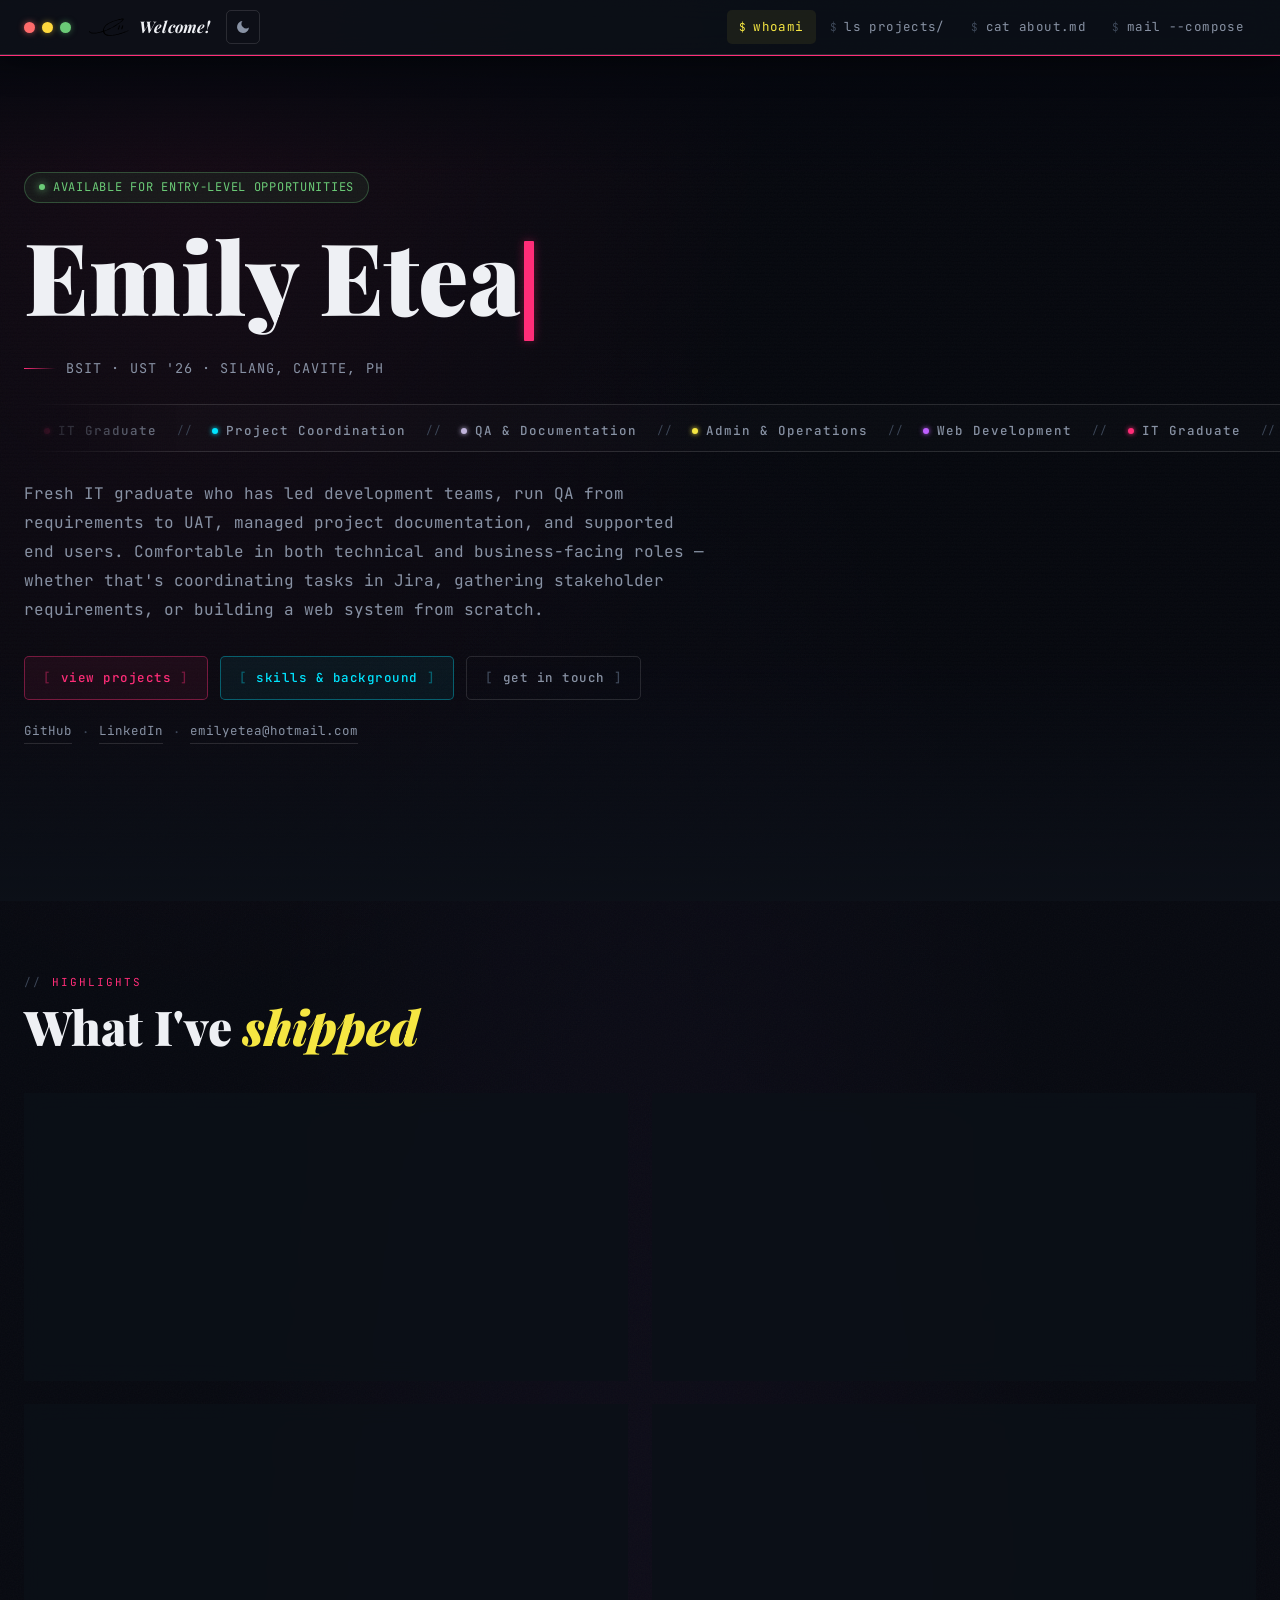
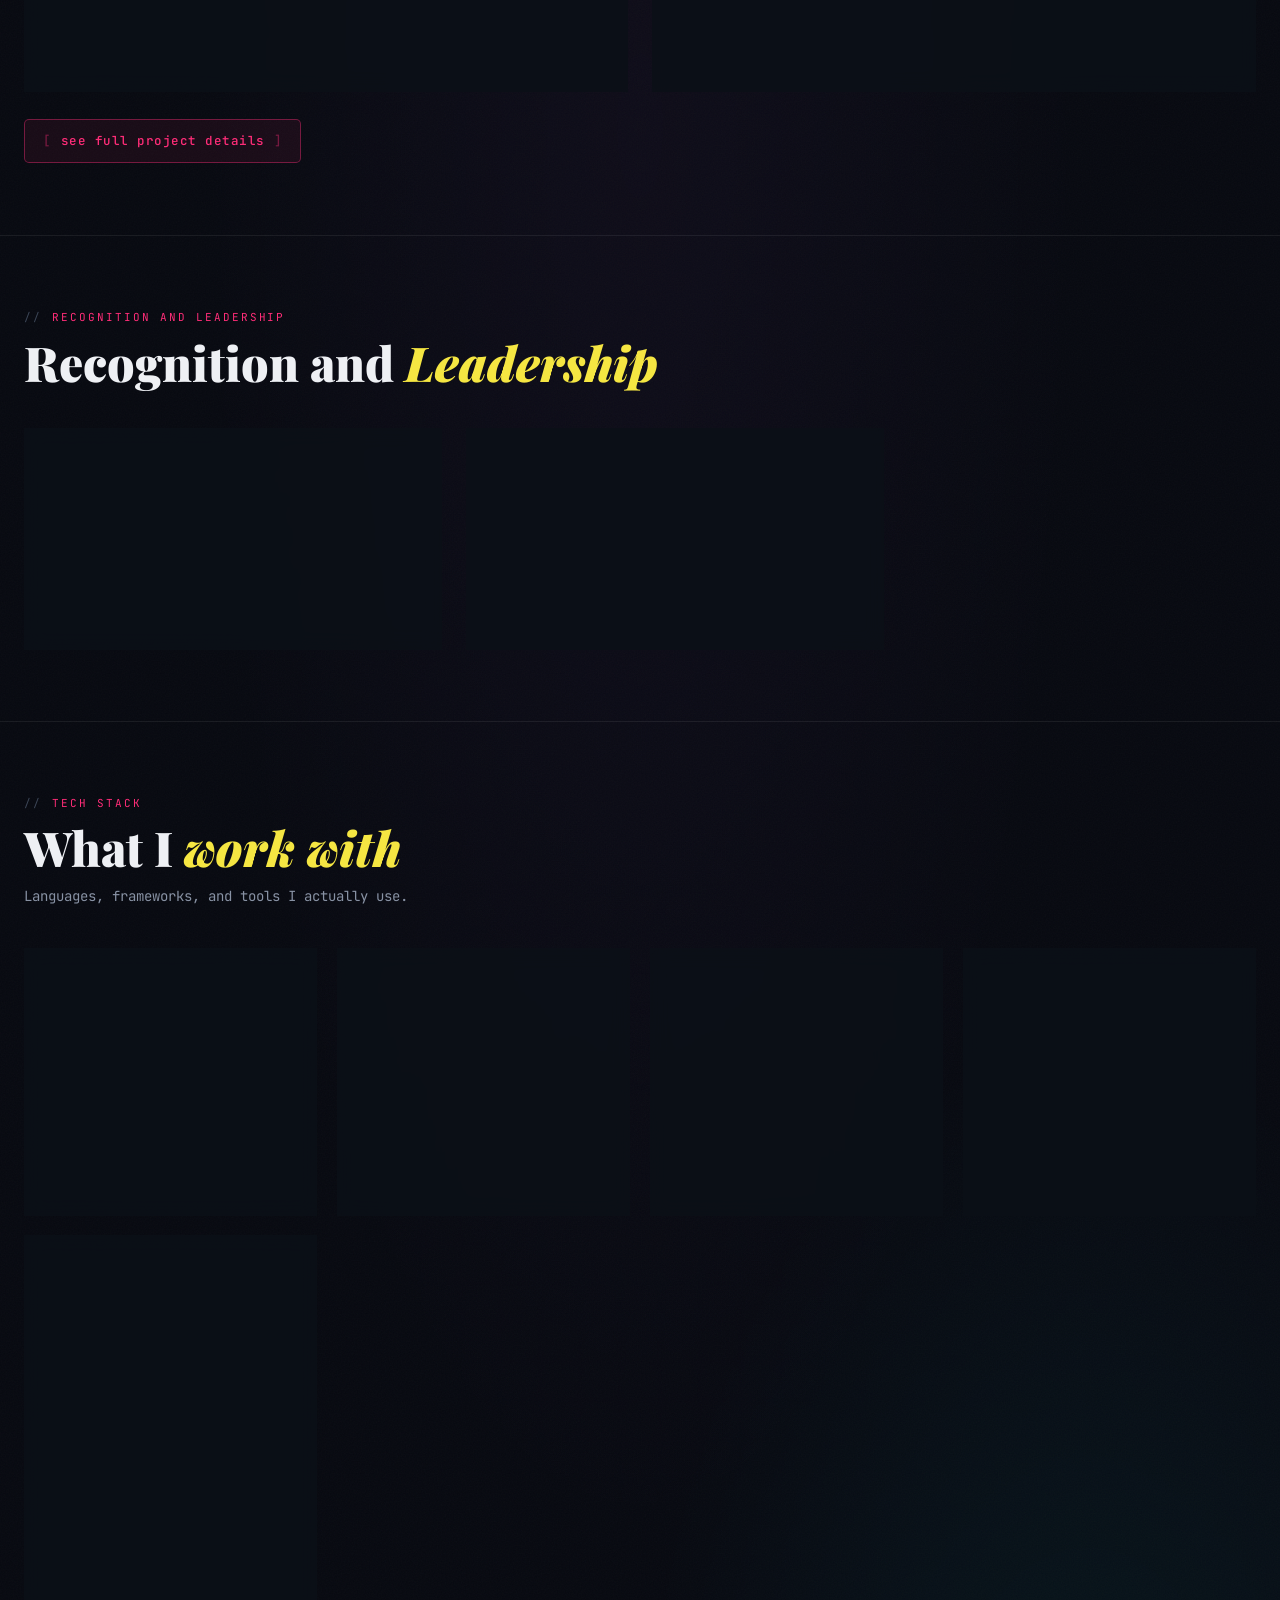
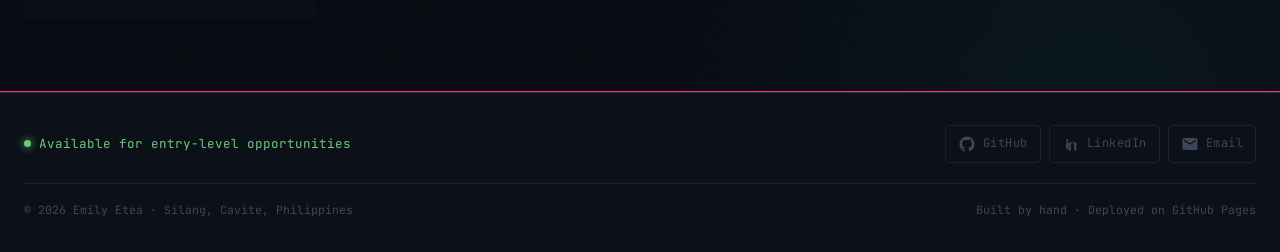
==== commit 7da3e4a8: "Update title, header wordmark, and set dark mode as default" ====
--- a/index.html
+++ b/index.html
@@ -3,7 +3,7 @@
 <head>
   <meta charset="UTF-8">
   <meta name="viewport" content="width=device-width, initial-scale=1.0">
-  <title>Emily Etea — IT Graduate | Project Coordination | QA | Admin &amp; Operations</title>
+  <title>Emily Etea — Portfolio</title>
   <meta name="description" content="Emily Etea — BSIT graduate (UST '26). Project coordination, QA and documentation, admin and operations support, and web development. Available for entry-level opportunities.">
   <!-- Open Graph -->
   <meta property="og:type" content="website">
@@ -16,7 +16,7 @@
   <link rel="stylesheet" href="css/style.css">
   <script>
     // Apply saved theme before first paint — prevents flash
-    (function(){var t=localStorage.getItem('theme');if(!t){t=window.matchMedia('(prefers-color-scheme:dark)').matches?'dark':'light';}document.documentElement.setAttribute('data-theme',t);})();
+    (function(){var t=localStorage.getItem('theme');if(!t){t='dark';}document.documentElement.setAttribute('data-theme',t);})();
   </script>
 </head>
 <body>
@@ -31,7 +31,7 @@
         <span class="brand-logo" aria-hidden="true">
           <img src="img/logo.svg" alt="" width="44" height="30" class="brand-logo-img">
         </span>
-        <span class="brand-wordmark">portfolio</span>
+        <span class="brand-wordmark">Welcome!</span>
       </a>
       <button class="theme-toggle" id="theme-toggle" aria-label="Switch to light mode" title="Toggle light/dark mode">
         <!-- moon — shown in dark mode -->
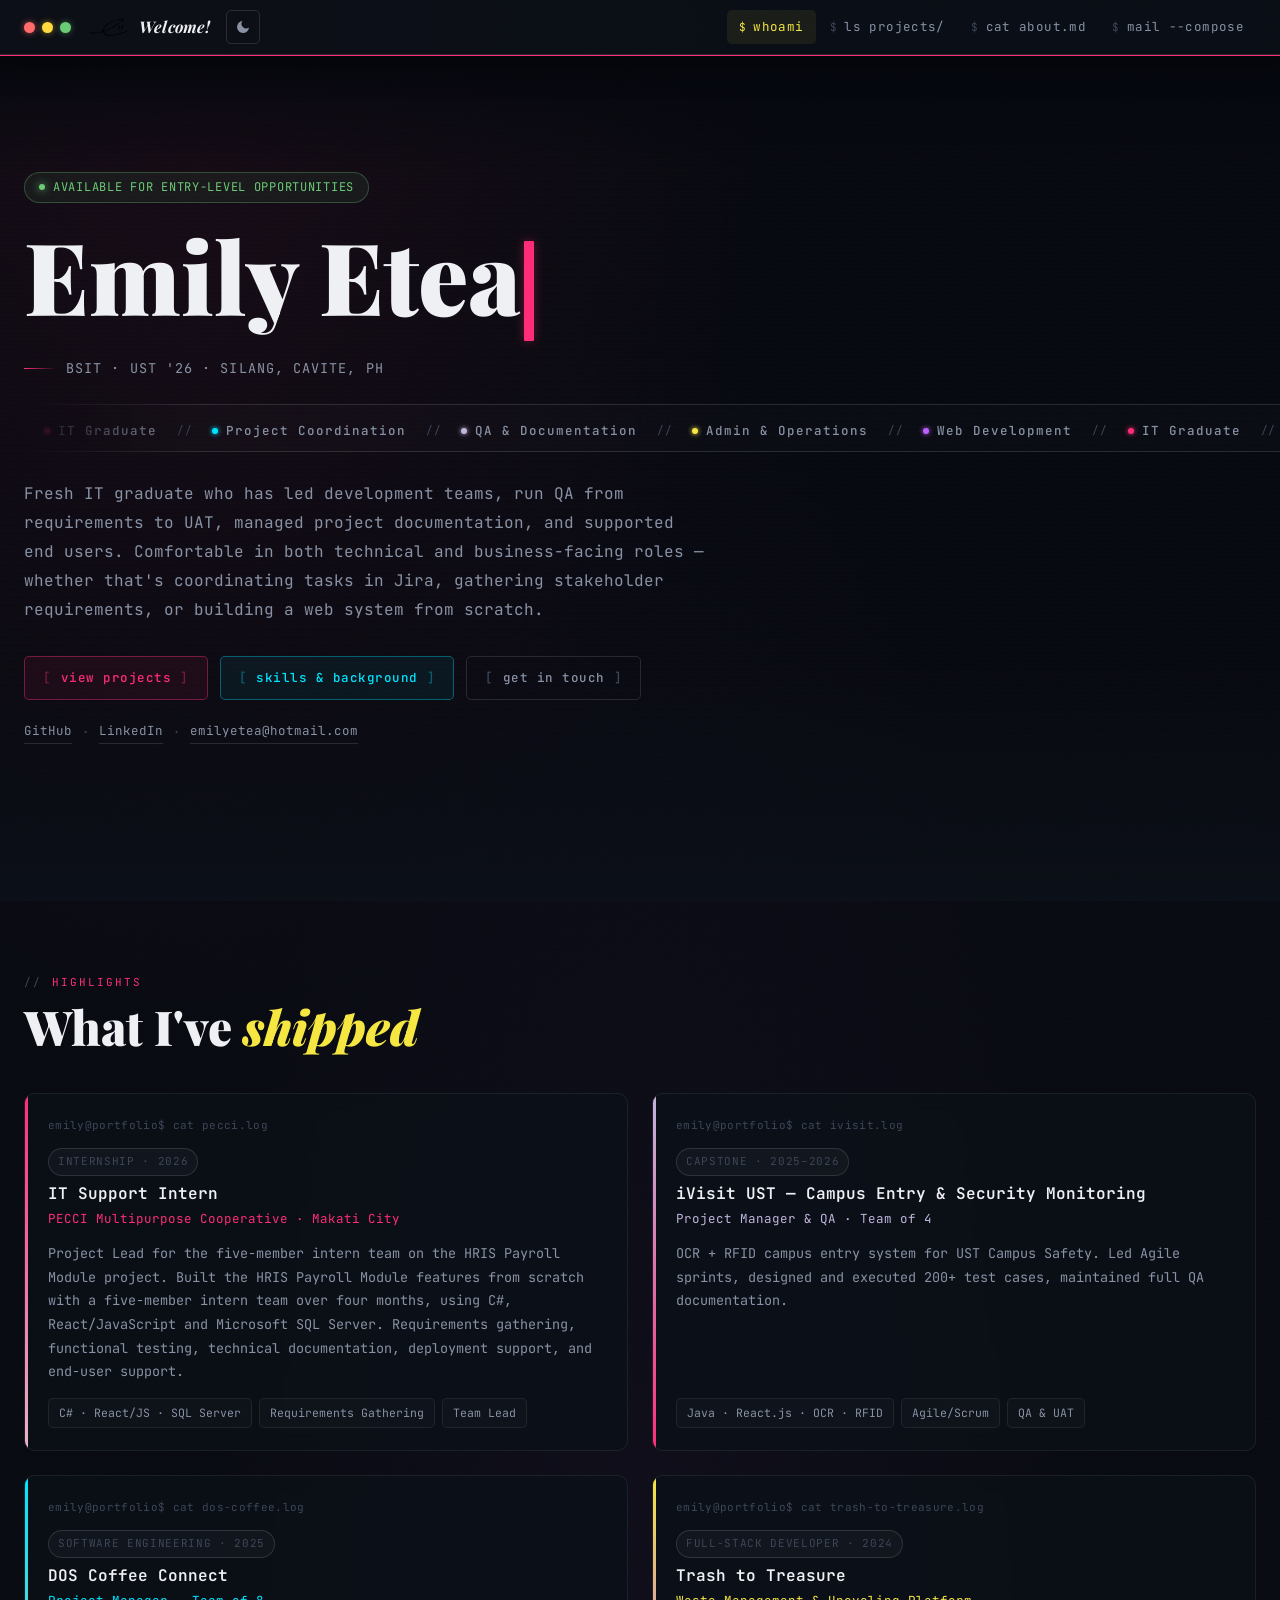
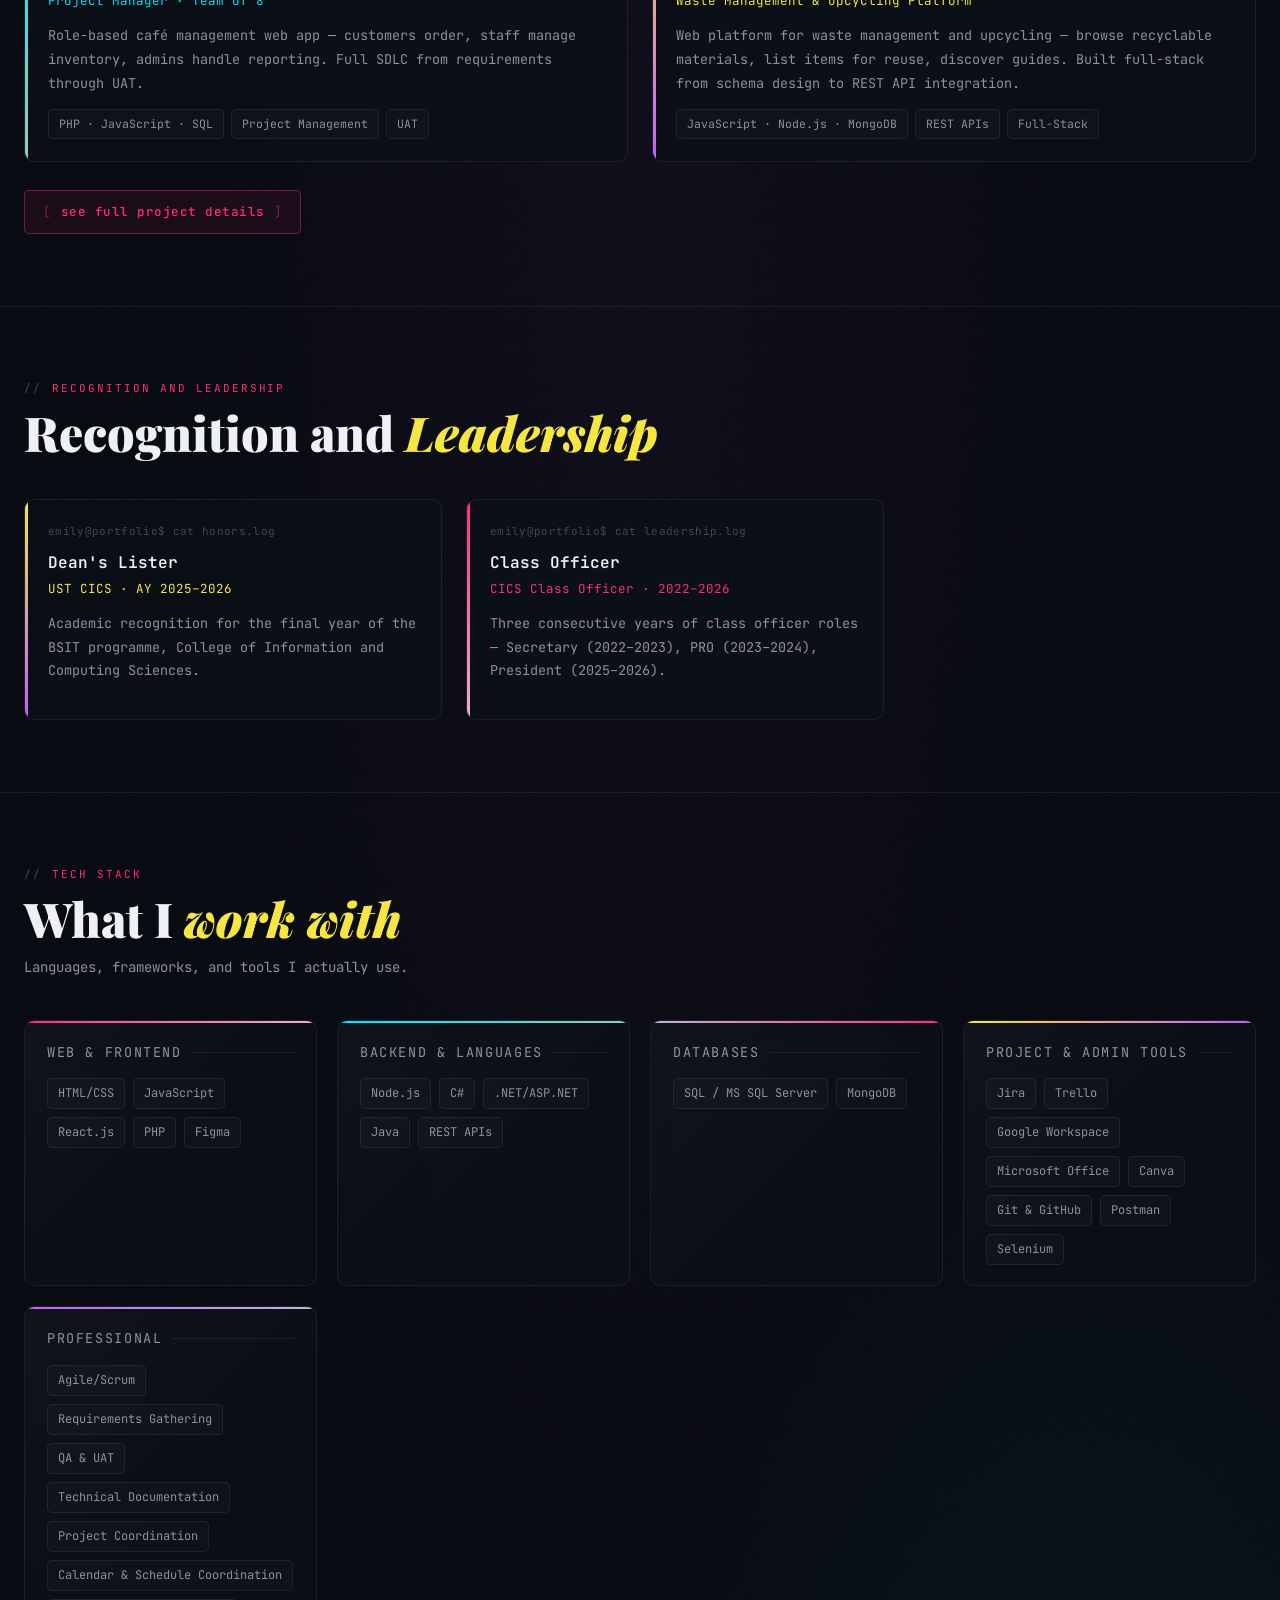
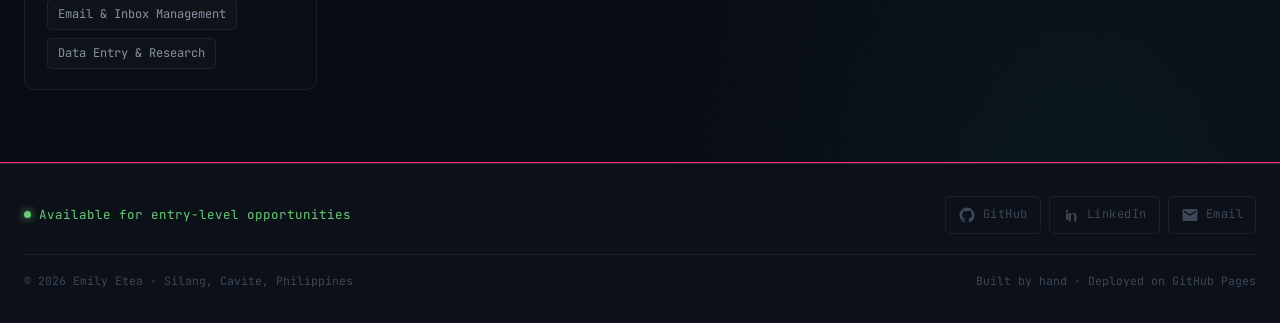
==== commit e709b06d: "Fix PECCI wording: intern title only, correct project lead description and dev language" ====
--- a/index.html
+++ b/index.html
@@ -121,9 +121,9 @@
             <div class="sc-head">
               <span class="sc-role-badge">Internship · 2026</span>
             </div>
-            <p class="sc-title">IT Support Intern → Project Lead</p>
+            <p class="sc-title">IT Support Intern</p>
             <p class="sc-org">PECCI Multipurpose Cooperative · Makati City</p>
-            <p class="sc-desc">Led a 5-member team building HRIS Payroll Module features in C#, React/JS, and SQL Server. Requirements gathering, functional testing, technical documentation, deployment support, and end-user support.</p>
+            <p class="sc-desc">Project Lead for the five-member intern team on the HRIS Payroll Module project. Built the HRIS Payroll Module features from scratch with a five-member intern team over four months, using C#, React/JavaScript and Microsoft SQL Server. Requirements gathering, functional testing, technical documentation, deployment support, and end-user support.</p>
             <div class="sc-chips">
               <span class="chip">C# · React/JS · SQL Server</span>
               <span class="chip">Requirements Gathering</span>
--- a/css/style.css
+++ b/css/style.css
@@ -352,8 +352,6 @@
   gap: 52px;
   align-items: center;
 }
-
-.hero-content {}
 
 .hero-status {
   display: inline-flex;
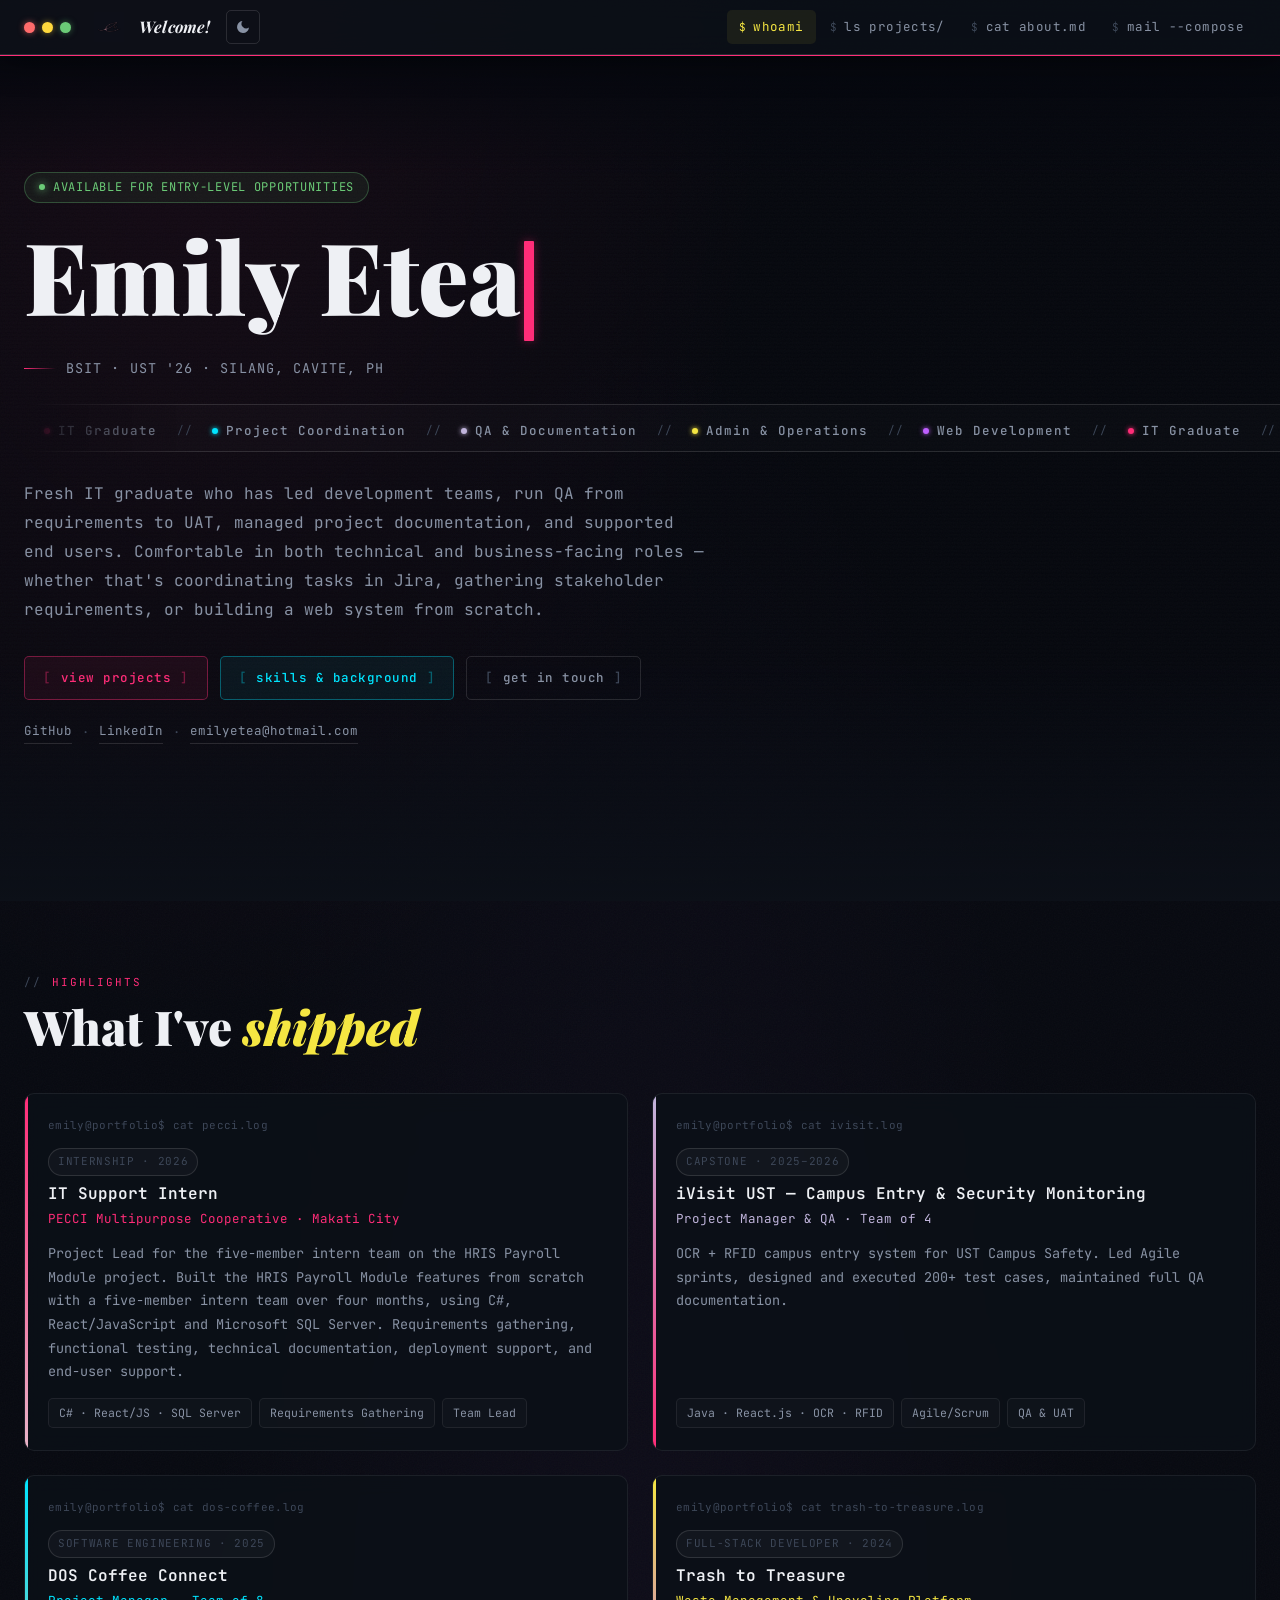
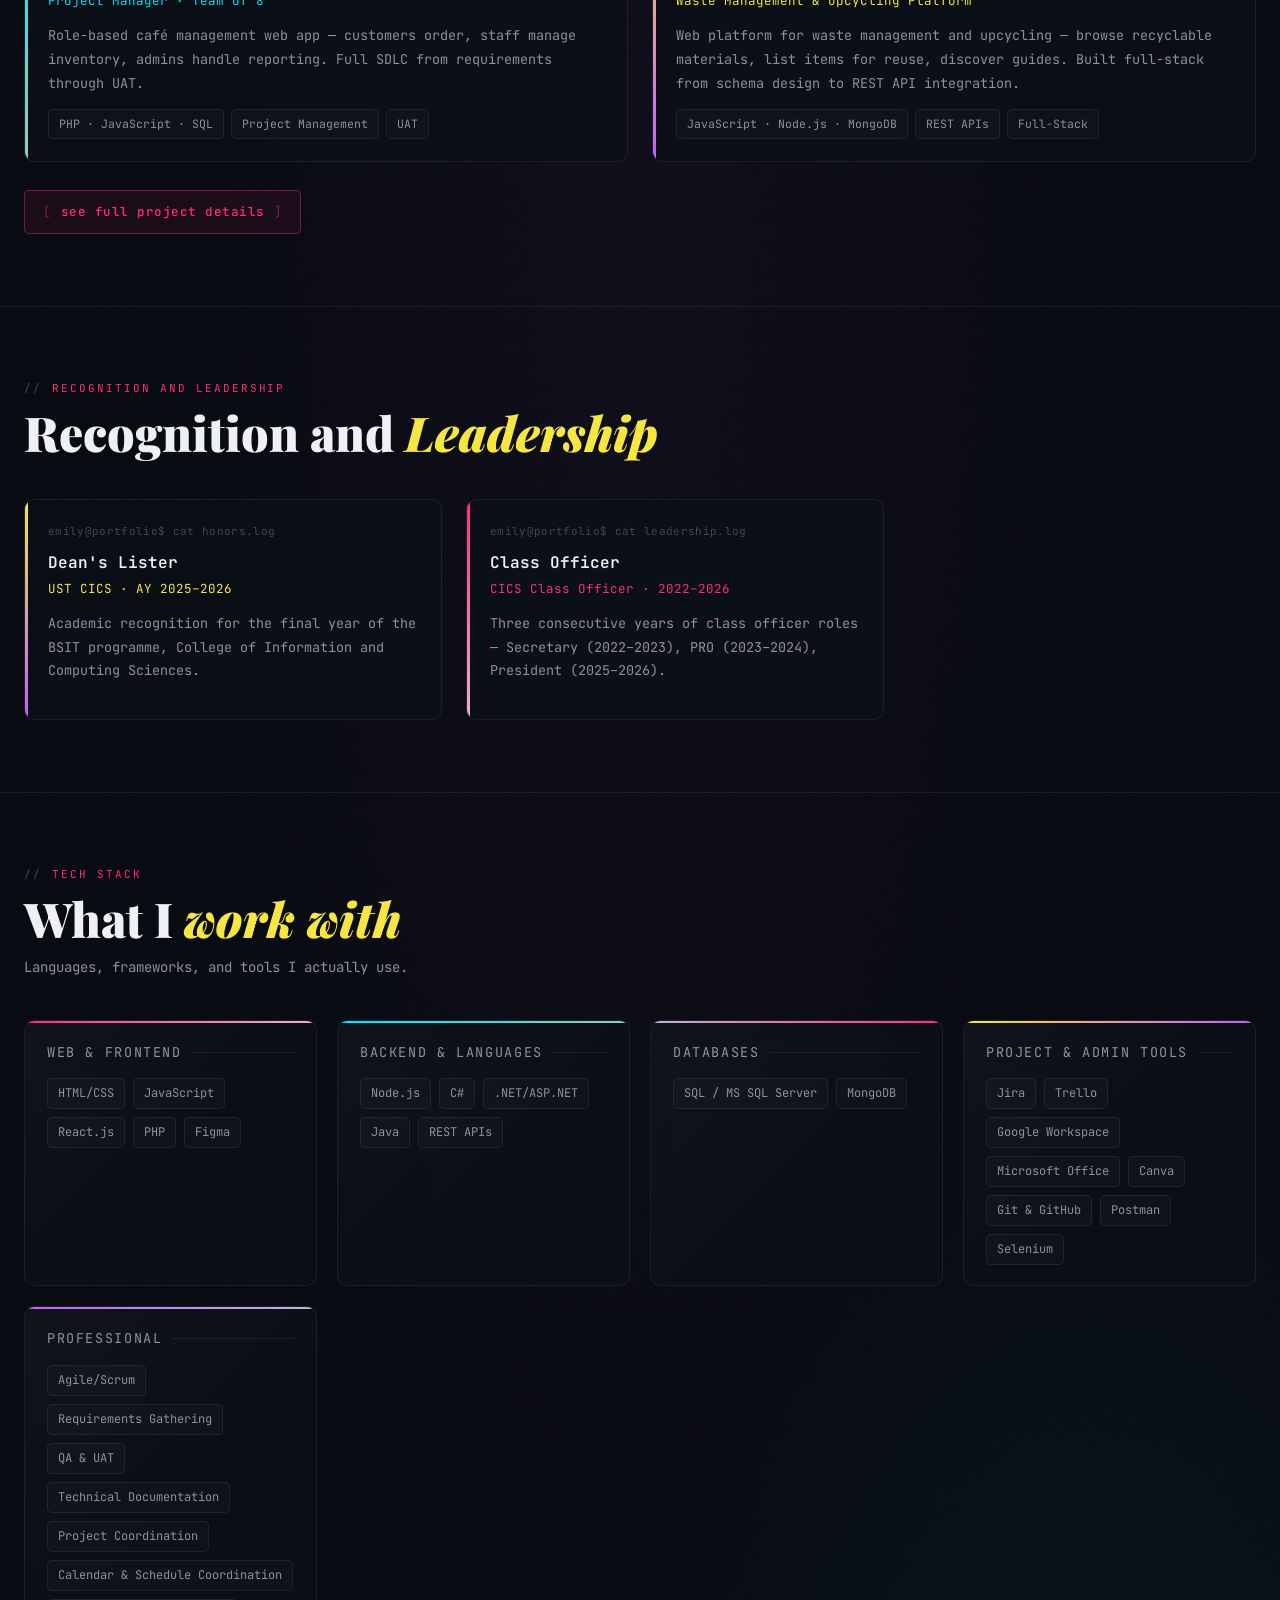
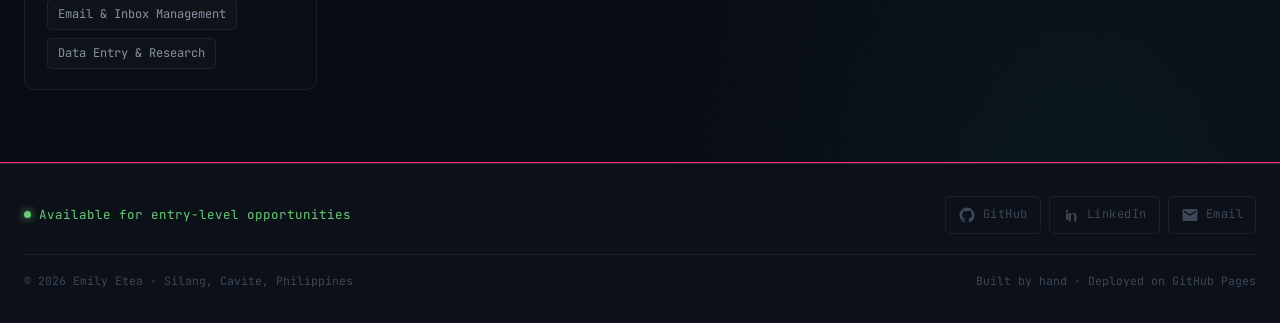
==== commit f070a108: "Swap logos (dark/light SVG per theme), fix favicon, fix mobile hero overflow" ====
--- a/index.html
+++ b/index.html
@@ -12,7 +12,7 @@
   <meta property="og:description" content="BSIT graduate (UST '26). Project coordination, QA and documentation, admin and operations support, and web development. Available for entry-level opportunities.">
   <!-- TODO: replace the og:image path below with a real 1200×630 preview image -->
   <!-- <meta property="og:image" content="https://emilyetea.github.io/img/og-preview.jpg"> -->
-  <link rel="icon" href="img/logo.svg" type="image/svg+xml">
+  <link rel="icon" href="img/dark.svg" type="image/svg+xml">
   <link rel="stylesheet" href="css/style.css">
   <script>
     // Apply saved theme before first paint — prevents flash
@@ -29,7 +29,8 @@
       </div>
       <a class="site-brand" href="index.html" aria-label="Emily Etea — home">
         <span class="brand-logo" aria-hidden="true">
-          <img src="img/logo.svg" alt="" width="44" height="30" class="brand-logo-img">
+          <img src="img/dark.svg" alt="" width="44" height="30" class="brand-logo-img brand-logo-dark">
+          <img src="img/light.svg" alt="" width="44" height="30" class="brand-logo-img brand-logo-light">
         </span>
         <span class="brand-wordmark">Welcome!</span>
       </a>
--- a/css/style.css
+++ b/css/style.css
@@ -542,6 +542,21 @@
   border-color: var(--cp-cyan);
   background: rgba(0,229,255,0.12);
   box-shadow: 0 6px 28px var(--glow-cyan);
+}
+
+/* variant: lavender */
+.btn-lavender {
+  color: var(--cp-purple);
+  border-color: rgba(191,95,255,0.35);
+  background: rgba(191,95,255,0.06);
+}
+.btn-lavender::before,
+.btn-lavender::after { color: rgba(191,95,255,0.35); }
+.btn-lavender:hover {
+  background: rgba(191,95,255,0.14);
+  color: #fff;
+  border-color: var(--cp-purple);
+  box-shadow: 0 6px 28px var(--glow-purple);
 }
 
 /* variant: yellow */
@@ -1885,6 +1900,7 @@
   grid-template-columns: 1fr;
   padding: 0 24px;
   margin: 0 auto;
+  box-sizing: border-box;
 }
 
 .hero--no-photo .hero-content {
@@ -1915,6 +1931,13 @@
 /* ── Responsive ────────────────────────────────────────────────────────── */
 @media (max-width: 768px) {
   .hero-inner--centered { padding: 0 16px; }
+  .hero--no-photo { width: 100%; box-sizing: border-box; }
+  .hero--no-photo .hero-inner { width: 100%; box-sizing: border-box; }
+  .hero--no-photo .hero-content { width: 100%; min-width: 0; box-sizing: border-box; overflow: hidden; }
+  .hero--no-photo .hero-name .line1 { font-size: clamp(36px, 9vw, 52px); white-space: normal; word-break: break-word; }
+  .hero-bio { max-width: 100%; }
+  .hero-links { flex-wrap: wrap; gap: 6px 12px; }
+  .ticker-wrap { max-width: 100%; }
 }
 
 @media (max-width: 640px) {
@@ -2082,11 +2105,19 @@
   height: 30px;
   overflow: visible;
 }
-/* Logo image — SVG uses currentColor, adapts automatically to dark/light */
+/* Logo image — dark.svg shown in dark mode, light.svg in light mode */
 .brand-logo-img {
   display: block;
-  color: var(--text);
-}
+  width: 44px;
+  height: 30px;
+  object-fit: contain;
+}
+/* dark mode: show dark logo, hide light logo */
+.brand-logo-dark  { display: block; }
+.brand-logo-light { display: none; }
+/* light mode: swap */
+[data-theme="light"] .brand-logo-dark  { display: none; }
+[data-theme="light"] .brand-logo-light { display: block; }
 
 /* Matrix canvas — same opacity in both modes */
 [data-theme="light"] #matrix-canvas { opacity: 0.22; }
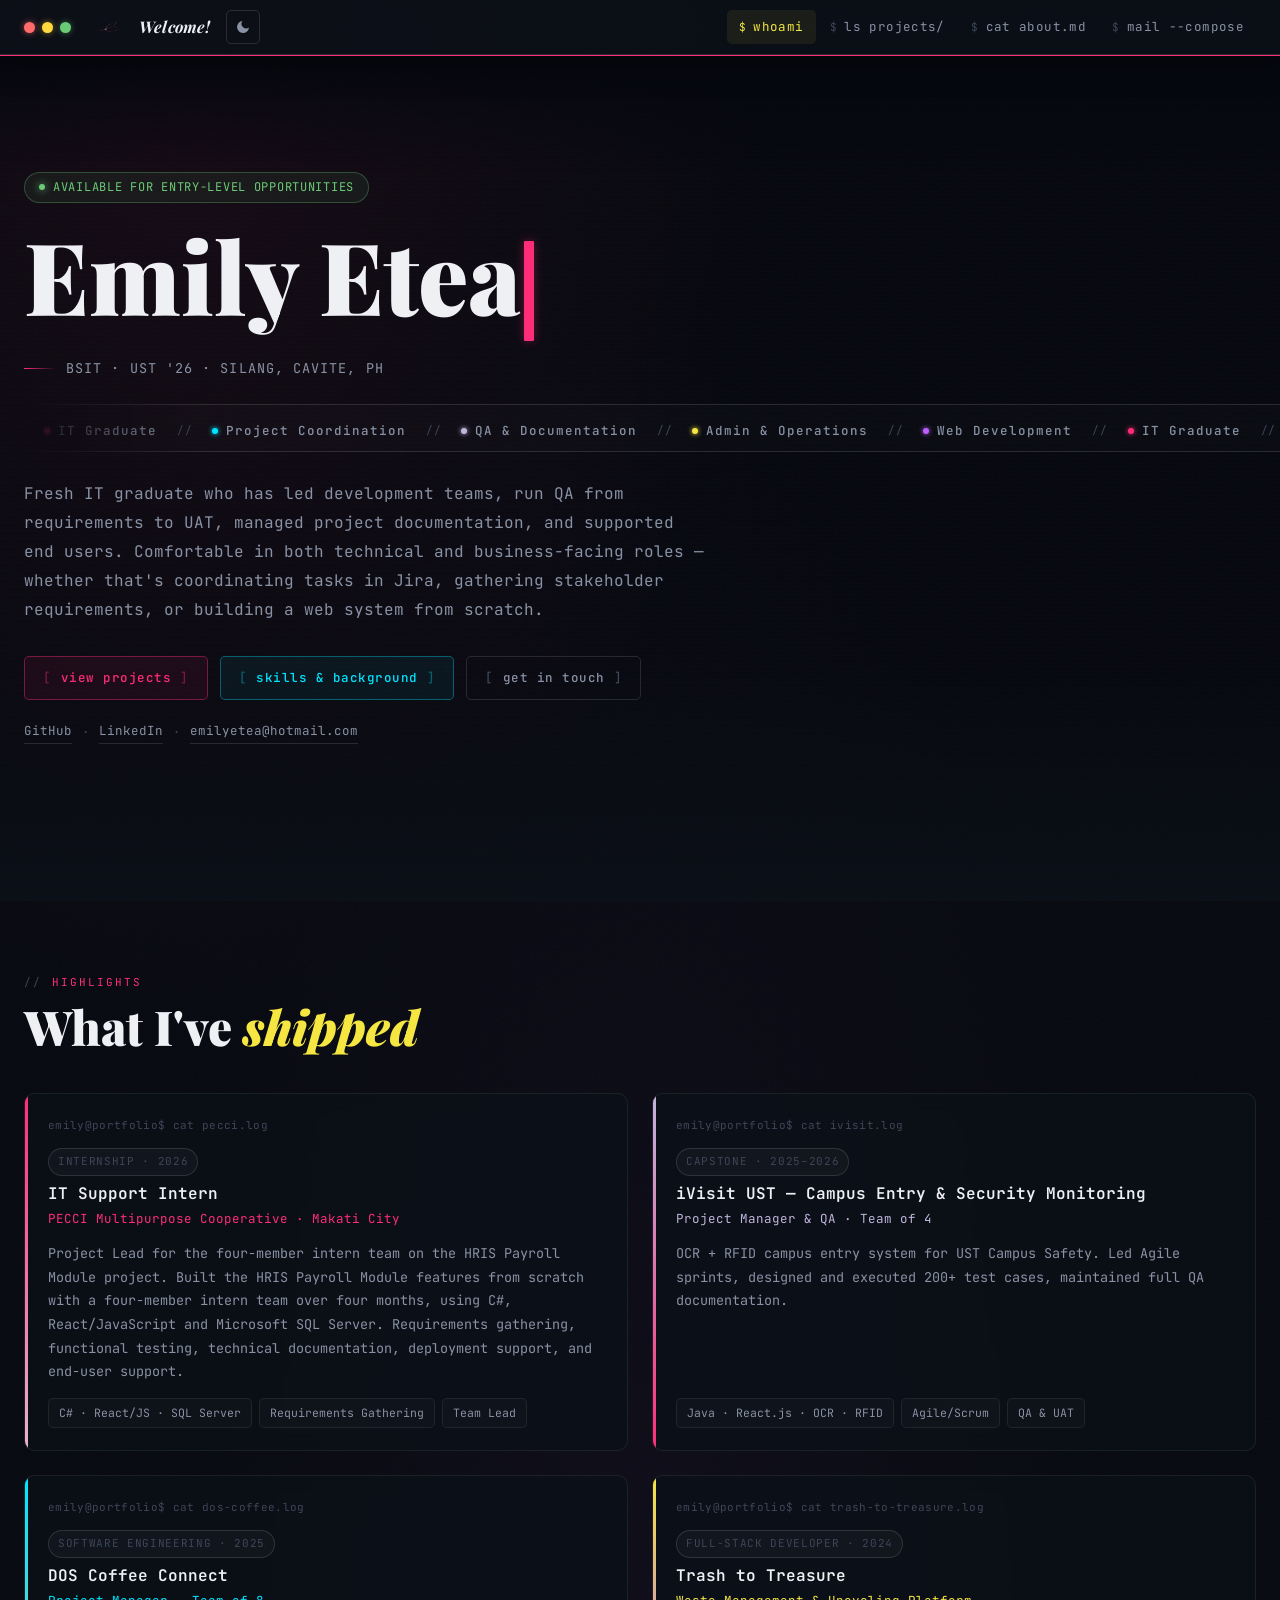
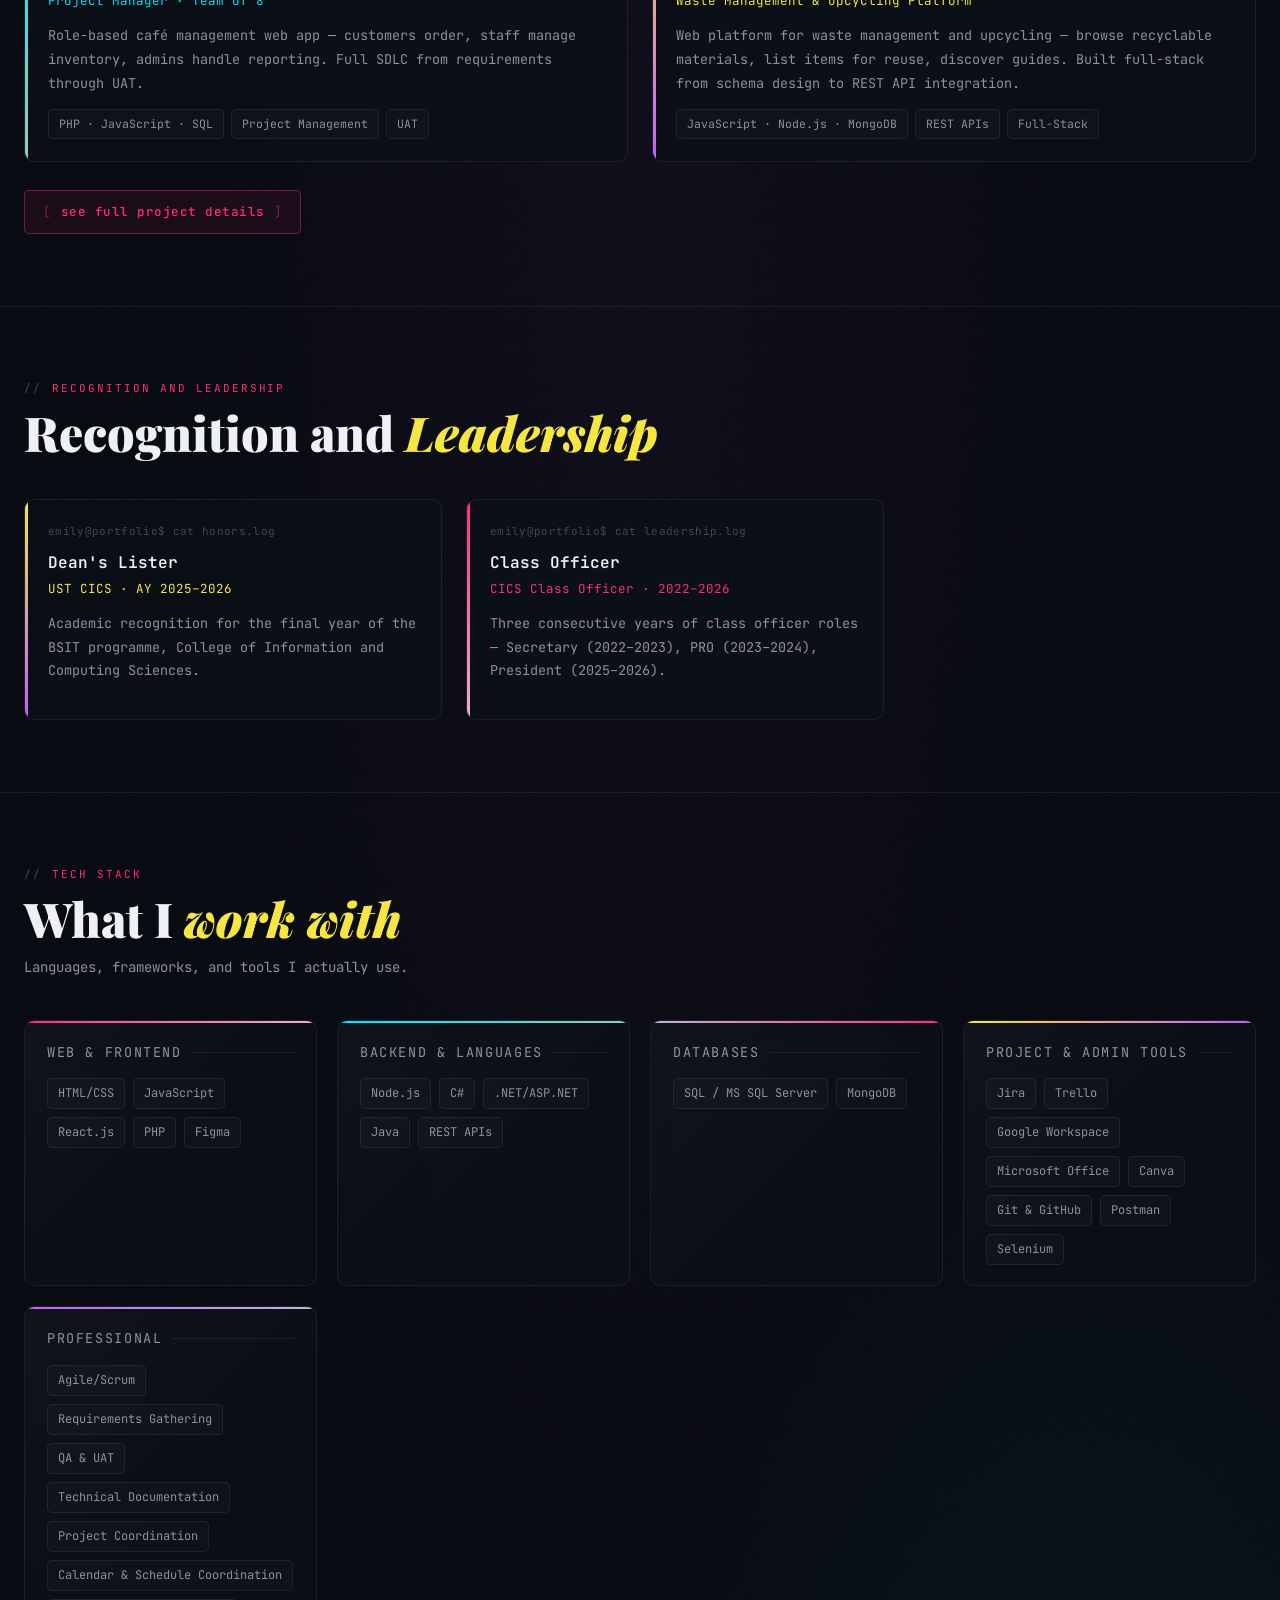
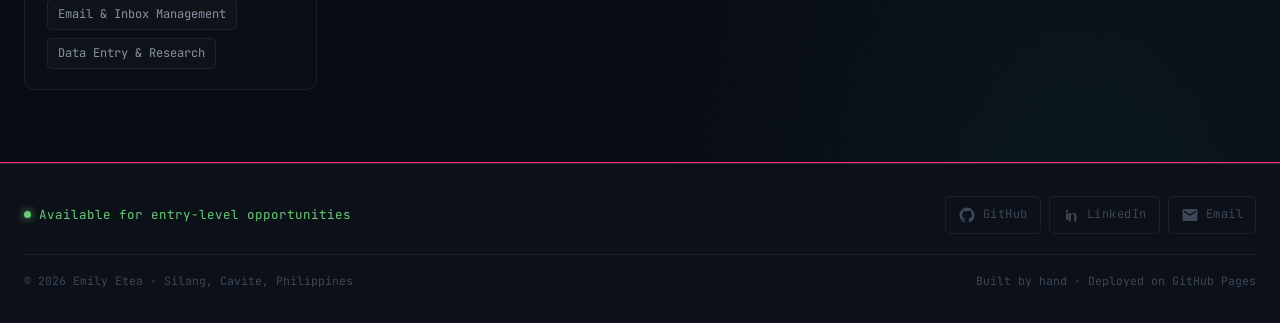
==== commit 8f6e97c4: "Fix PECCI intern team size: five-member -> four-member, Team of 5 -> Team of 4" ====
--- a/index.html
+++ b/index.html
@@ -8,10 +8,9 @@
   <!-- Open Graph -->
   <meta property="og:type" content="website">
   <meta property="og:url" content="https://emilyetea.github.io/">
-  <meta property="og:title" content="Emily Etea — IT Graduate | Project Coordination | QA | Admin &amp; Operations">
+  <meta property="og:title" content="Emily Etea — IT Graduate | Portfolio | Connect with me!">
   <meta property="og:description" content="BSIT graduate (UST '26). Project coordination, QA and documentation, admin and operations support, and web development. Available for entry-level opportunities.">
-  <!-- TODO: replace the og:image path below with a real 1200×630 preview image -->
-  <!-- <meta property="og:image" content="https://emilyetea.github.io/img/og-preview.jpg"> -->
+  <meta property="og:image" content="https://emilyetea.github.io/img/thumbnail.png">
   <link rel="icon" href="img/dark.svg" type="image/svg+xml">
   <link rel="stylesheet" href="css/style.css">
   <script>
@@ -124,7 +123,7 @@
             </div>
             <p class="sc-title">IT Support Intern</p>
             <p class="sc-org">PECCI Multipurpose Cooperative · Makati City</p>
-            <p class="sc-desc">Project Lead for the five-member intern team on the HRIS Payroll Module project. Built the HRIS Payroll Module features from scratch with a five-member intern team over four months, using C#, React/JavaScript and Microsoft SQL Server. Requirements gathering, functional testing, technical documentation, deployment support, and end-user support.</p>
+            <p class="sc-desc">Project Lead for the four-member intern team on the HRIS Payroll Module project. Built the HRIS Payroll Module features from scratch with a four-member intern team over four months, using C#, React/JavaScript and Microsoft SQL Server. Requirements gathering, functional testing, technical documentation, deployment support, and end-user support.</p>
             <div class="sc-chips">
               <span class="chip">C# · React/JS · SQL Server</span>
               <span class="chip">Requirements Gathering</span>
